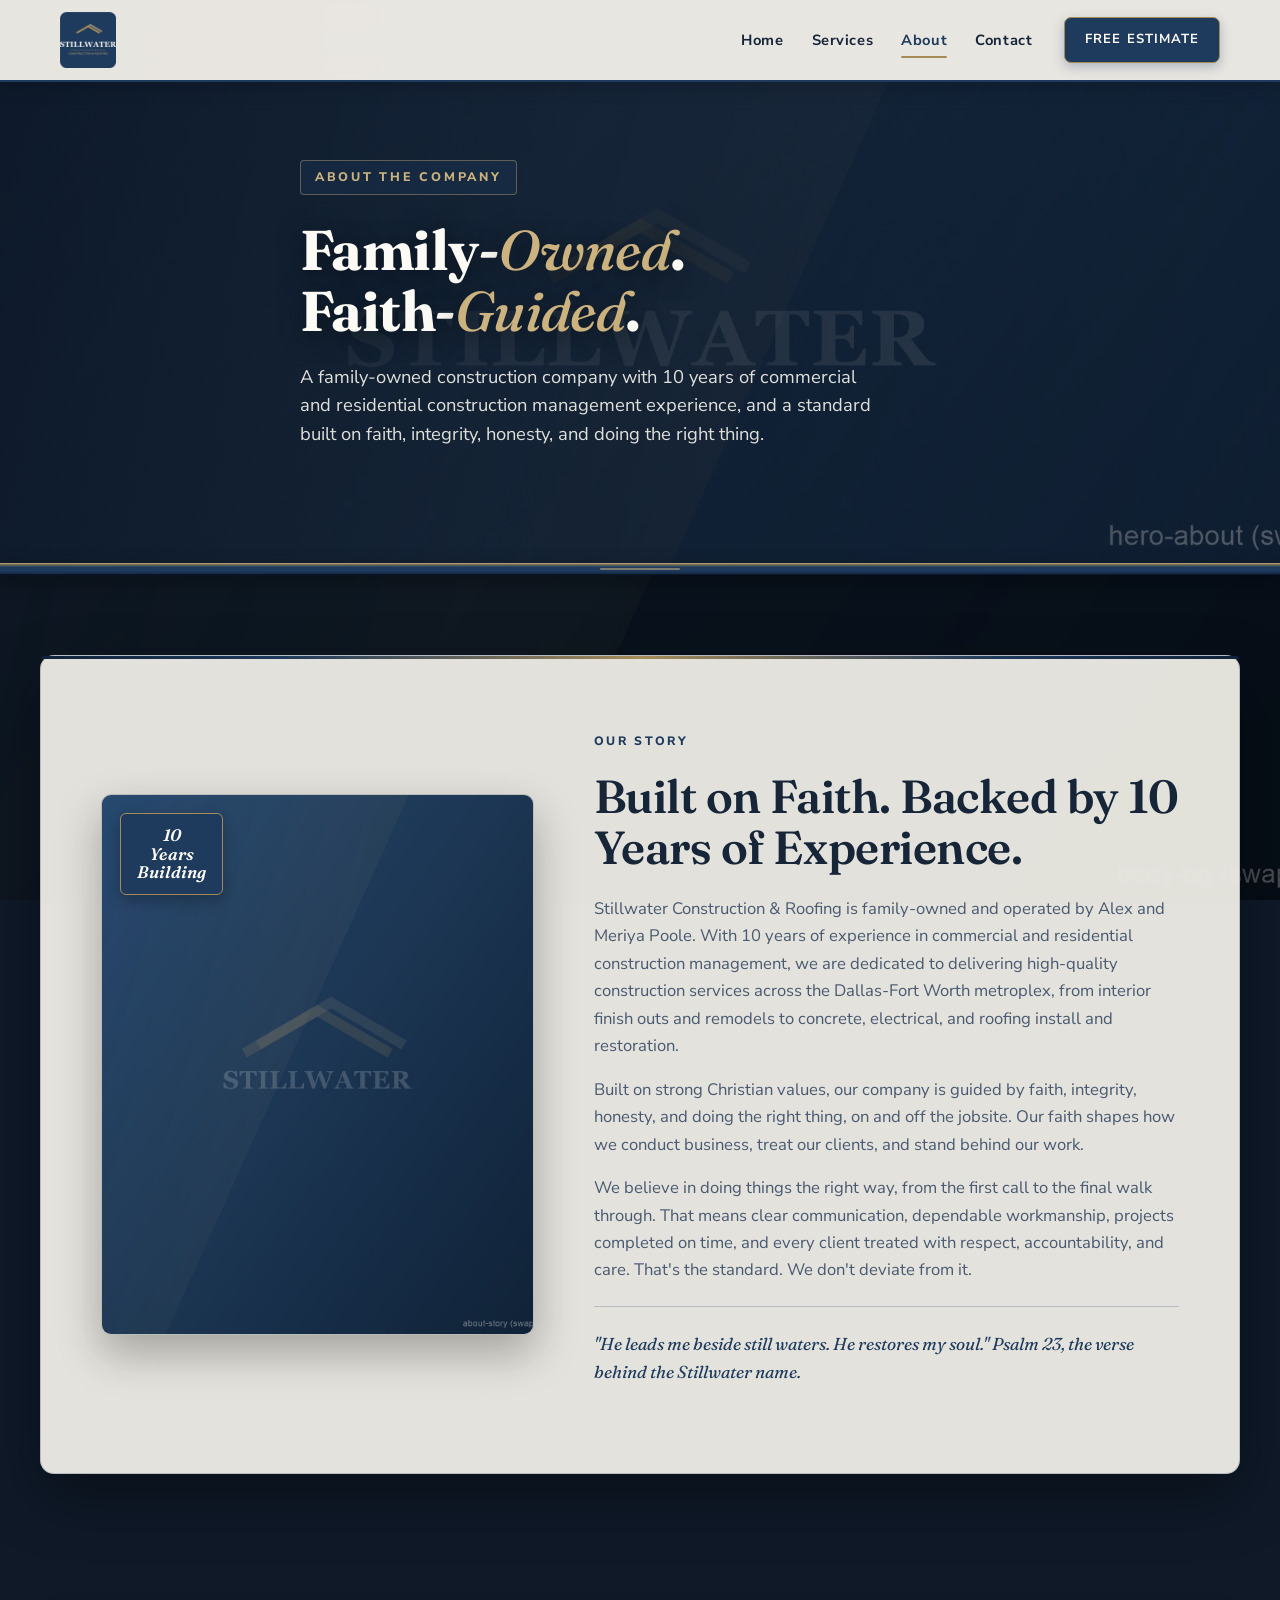
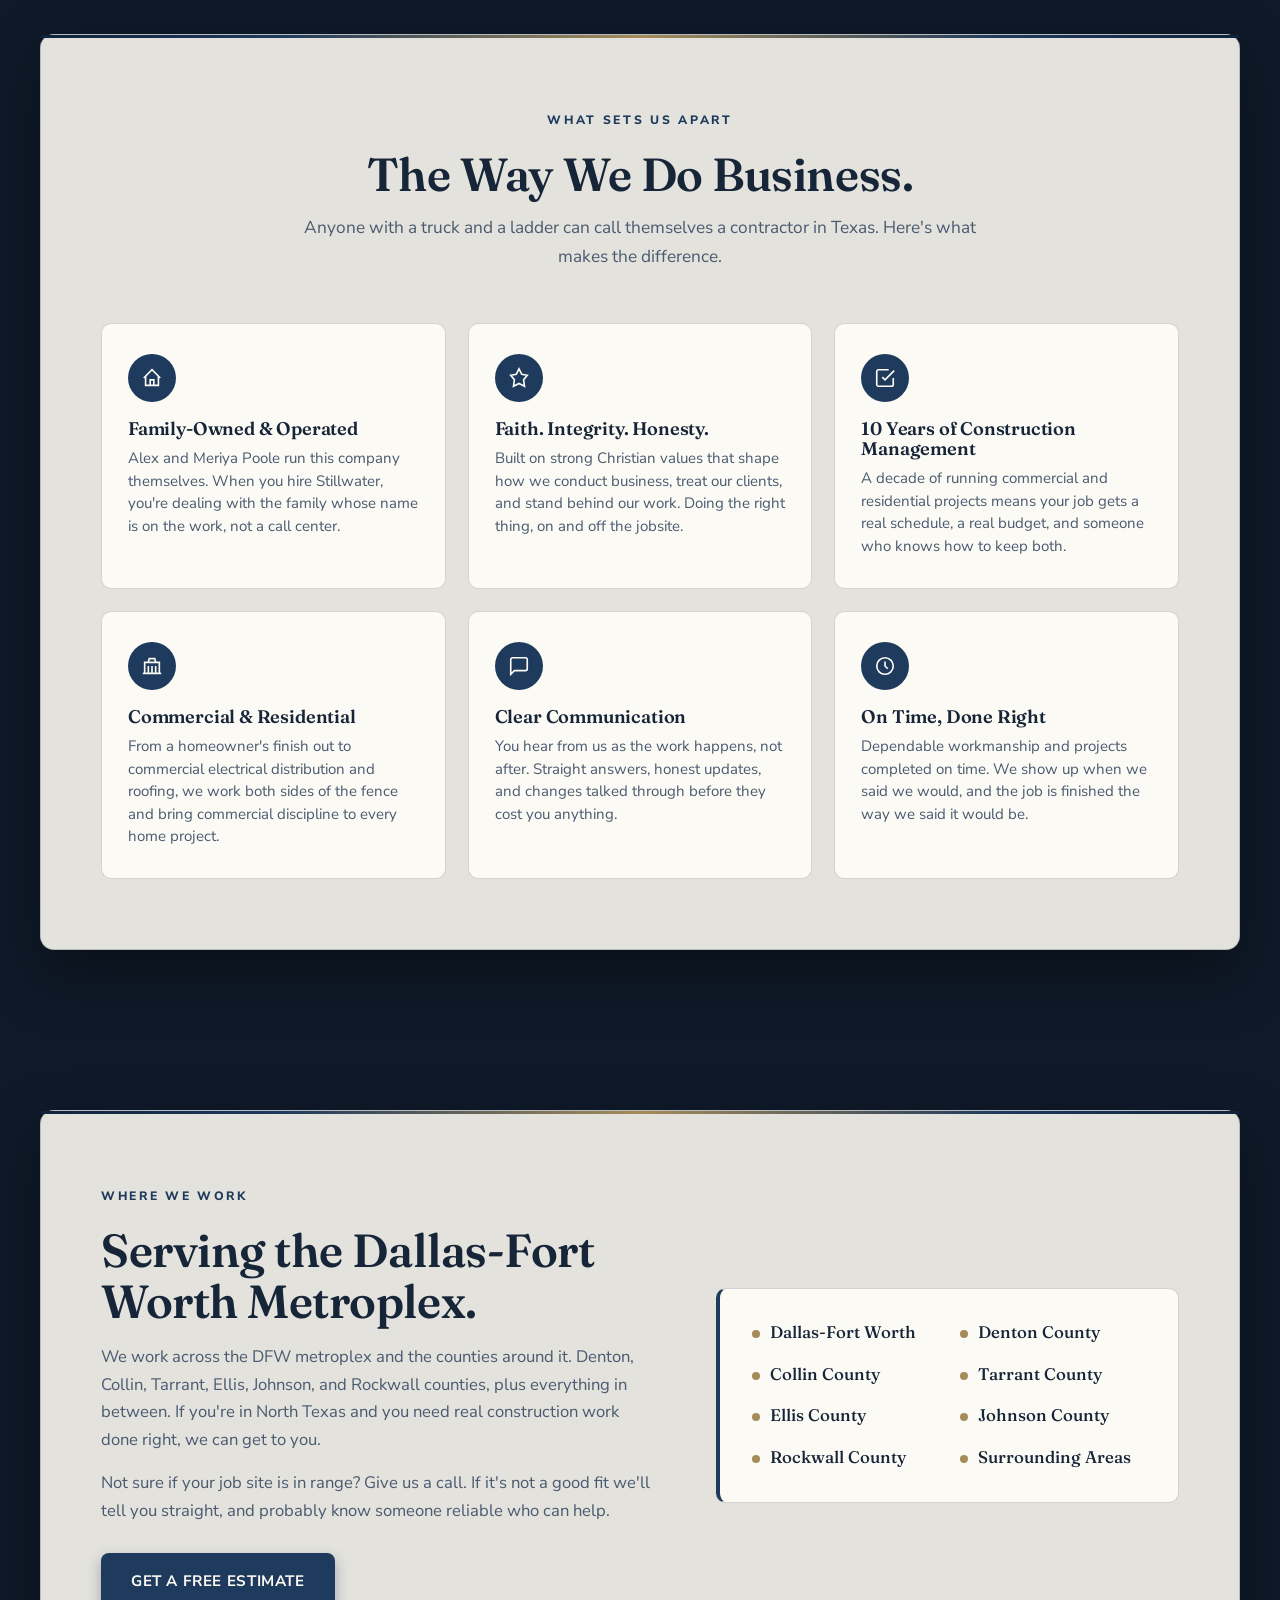
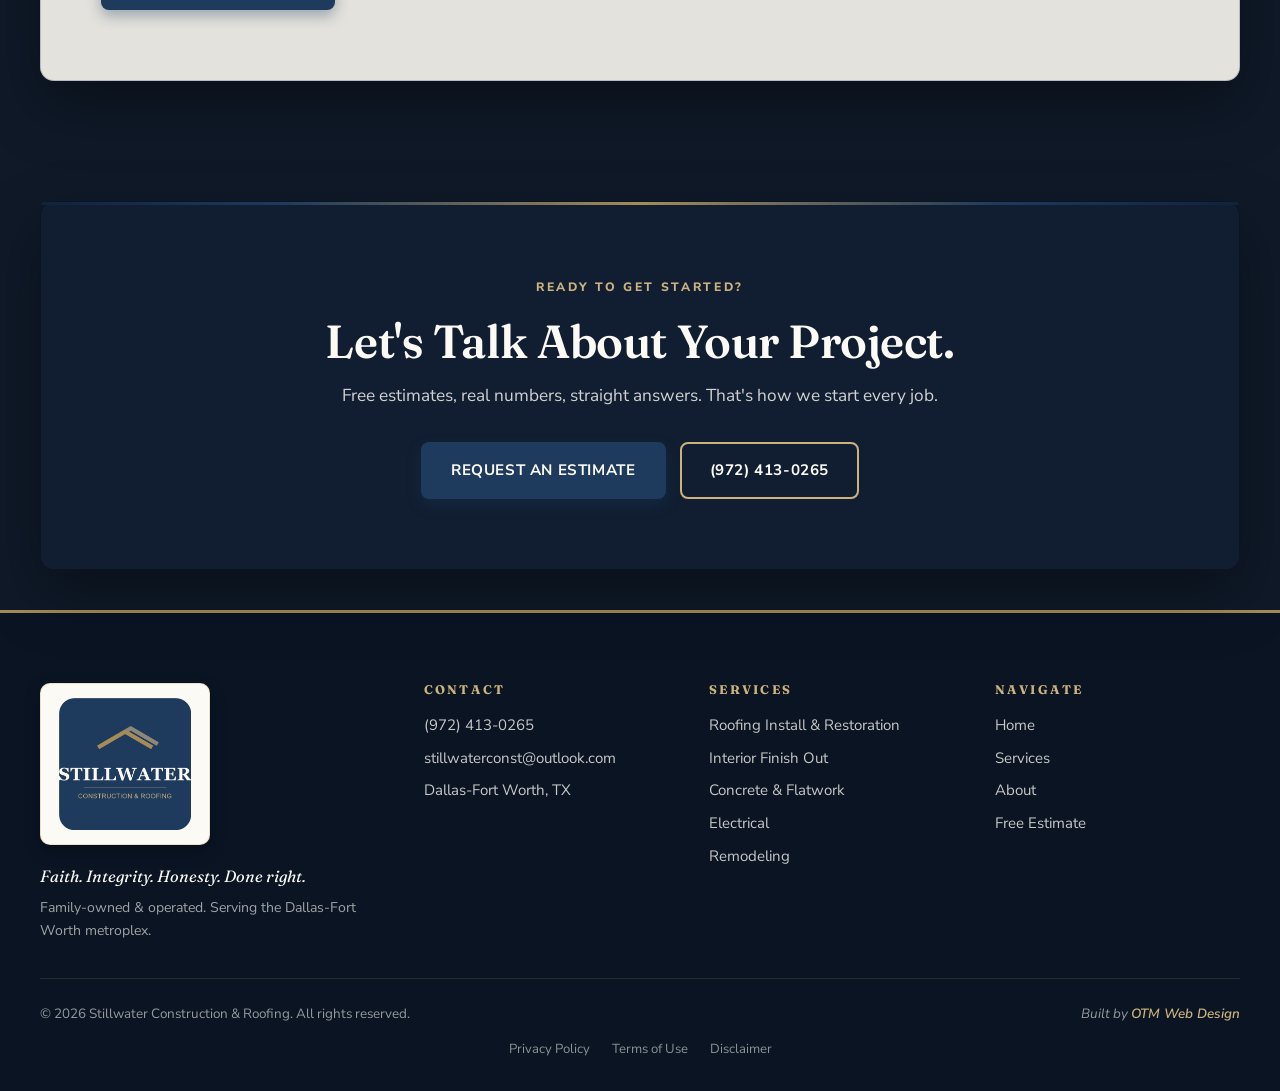
==== about.html @ d5bf2af4 "Stillwater Construction & Roofing demo site - navy/gold OTM build mirroring Cousin Charlie's structu" ====
<!DOCTYPE html>
<html lang="en">
<head>
  <meta charset="UTF-8" />
  <meta name="viewport" content="width=device-width, initial-scale=1.0" />
  <title>About | Stillwater Construction &amp; Roofing</title>
  <meta name="description" content="Family-owned and operated by Alex and Meriya Poole. 10 years of commercial and residential construction management experience, guided by faith, integrity, and honesty. Serving the Dallas-Fort Worth metroplex." />
  <link rel="icon" type="image/png" href="assets/favicon.png" />
  <link rel="canonical" href="https://one-true-mission.github.io/stillwater-construction/about.html" />
  <link rel="preconnect" href="https://fonts.googleapis.com" />
  <link rel="preconnect" href="https://fonts.gstatic.com" crossorigin />
  <link href="https://fonts.googleapis.com/css2?family=Fraunces:opsz,wght@9..144,400;9..144,500;9..144,600;9..144,700&family=Nunito+Sans:wght@400;600;700;800&display=swap" rel="stylesheet" />

  <meta property="og:type" content="website" />
  <meta property="og:site_name" content="Stillwater Construction &amp; Roofing" />
  <meta property="og:title" content="About | Stillwater Construction &amp; Roofing" />
  <meta property="og:description" content="Family-owned and operated by Alex and Meriya Poole. 10 years of construction management experience, guided by faith, integrity, and honesty." />
  <meta property="og:url" content="https://one-true-mission.github.io/stillwater-construction/about.html" />
  <meta property="og:image" content="https://one-true-mission.github.io/stillwater-construction/assets/og-image.jpg" />
  <meta name="twitter:card" content="summary_large_image" />
  <meta name="twitter:title" content="About | Stillwater Construction &amp; Roofing" />
  <meta name="twitter:description" content="Family-owned DFW construction and roofing, guided by faith, integrity, and honesty." />
  <meta name="twitter:image" content="https://one-true-mission.github.io/stillwater-construction/assets/og-image.jpg" />

  <link rel="stylesheet" href="styles.css" />
</head>
<body data-page="about">

  <!-- NAV -->
  <nav class="nav">
    <div class="nav-inner">
      <a href="index.html" class="nav-logo-link" aria-label="Stillwater Construction &amp; Roofing Home">
        <img src="assets/logo.png" alt="Stillwater Construction &amp; Roofing" class="nav-logo" />
      </a>
      <ul class="nav-links">
        <li><a href="index.html">Home</a></li>
        <li><a href="services.html">Services</a></li>
        <li><a href="about.html">About</a></li>
        <li><a href="contact.html">Contact</a></li>
      </ul>
      <a href="contact.html" class="nav-cta">Free Estimate</a>
      <button class="hamburger" aria-label="Open menu">
        <span></span><span></span><span></span>
      </button>
    </div>
  </nav>

  <!-- PAGE HERO -->
  <header class="hero hero-sub-page">
    <div class="hero-bg" style="background-image: url('assets/hero-about.jpg');"></div>
    <div class="hero-overlay"></div>
    <div class="hero-content hero-content-narrow">
      <div class="hero-eyebrow">About the Company</div>
      <h1 class="hero-title hero-title-sub">Family-<em>Owned</em>.<br/>Faith-<em>Guided</em>.</h1>
      <p class="hero-sub">A family-owned construction company with 10 years of commercial and residential construction management experience, and a standard built on faith, integrity, honesty, and doing the right thing.</p>
    </div>
  </header>

  <!-- HERO DIVIDER -->
  <div class="hero-divider"></div>

  <!-- STORY -->
  <section class="section">
    <div class="container">
      <div class="intro-grid">
        <div class="intro-image">
          <img src="assets/about-story.jpg" alt="Stillwater Construction and Roofing at work" loading="lazy" />
          <div class="intro-badge">10<br/>Years<br/>Building</div>
        </div>
        <div class="intro-content">
          <div class="eyebrow">Our Story</div>
          <h2>Built on Faith. Backed by 10 Years of Experience.</h2>
          <p>Stillwater Construction &amp; Roofing is family-owned and operated by Alex and Meriya Poole. With 10 years of experience in commercial and residential construction management, we are dedicated to delivering high-quality construction services across the Dallas-Fort Worth metroplex, from interior finish outs and remodels to concrete, electrical, and roofing install and restoration.</p>
          <p>Built on strong Christian values, our company is guided by faith, integrity, honesty, and doing the right thing, on and off the jobsite. Our faith shapes how we conduct business, treat our clients, and stand behind our work.</p>
          <p>We believe in doing things the right way, from the first call to the final walk through. That means clear communication, dependable workmanship, projects completed on time, and every client treated with respect, accountability, and care. That's the standard. We don't deviate from it.</p>
          <p class="intro-meta">"He leads me beside still waters. He restores my soul." Psalm 23, the verse behind the Stillwater name.</p>
        </div>
      </div>
    </div>
  </section>

  <!-- CREDENTIALS GRID -->
  <section class="section">
    <div class="container">
      <div class="section-head">
        <div class="eyebrow">What Sets Us Apart</div>
        <h2>The Way We Do Business.</h2>
        <p class="section-sub">Anyone with a truck and a ladder can call themselves a contractor in Texas. Here's what makes the difference.</p>
      </div>

      <div class="creds-grid">
        <div class="cred-card">
          <div class="cred-icon">
            <svg viewBox="0 0 24 24" fill="none" stroke="currentColor" stroke-width="1.8"><path d="M3 12 12 3l9 9"/><path d="M5 10v10h14V10"/><path d="M10 20v-6h4v6"/></svg>
          </div>
          <h3>Family-Owned &amp; Operated</h3>
          <p>Alex and Meriya Poole run this company themselves. When you hire Stillwater, you're dealing with the family whose name is on the work, not a call center.</p>
        </div>

        <div class="cred-card">
          <div class="cred-icon">
            <svg viewBox="0 0 24 24" fill="none" stroke="currentColor" stroke-width="1.8"><path d="M12 2l3 6 6 1-4 5 1 7-6-3-6 3 1-7-4-5 6-1z"/></svg>
          </div>
          <h3>Faith. Integrity. Honesty.</h3>
          <p>Built on strong Christian values that shape how we conduct business, treat our clients, and stand behind our work. Doing the right thing, on and off the jobsite.</p>
        </div>

        <div class="cred-card">
          <div class="cred-icon">
            <svg viewBox="0 0 24 24" fill="none" stroke="currentColor" stroke-width="1.8"><path d="M9 11l3 3L22 4"/><path d="M21 12v7a2 2 0 01-2 2H5a2 2 0 01-2-2V5a2 2 0 012-2h11"/></svg>
          </div>
          <h3>10 Years of Construction Management</h3>
          <p>A decade of running commercial and residential projects means your job gets a real schedule, a real budget, and someone who knows how to keep both.</p>
        </div>

        <div class="cred-card">
          <div class="cred-icon">
            <svg viewBox="0 0 24 24" fill="none" stroke="currentColor" stroke-width="1.8"><path d="M2 20h20M4 20V8h16v12M8 20v-8M12 20v-8M16 20v-8M9 4h6l1 4H8z"/></svg>
          </div>
          <h3>Commercial &amp; Residential</h3>
          <p>From a homeowner's finish out to commercial electrical distribution and roofing, we work both sides of the fence and bring commercial discipline to every home project.</p>
        </div>

        <div class="cred-card">
          <div class="cred-icon">
            <svg viewBox="0 0 24 24" fill="none" stroke="currentColor" stroke-width="1.8"><path d="M21 15a2 2 0 01-2 2H7l-4 4V5a2 2 0 012-2h14a2 2 0 012 2z"/></svg>
          </div>
          <h3>Clear Communication</h3>
          <p>You hear from us as the work happens, not after. Straight answers, honest updates, and changes talked through before they cost you anything.</p>
        </div>

        <div class="cred-card">
          <div class="cred-icon">
            <svg viewBox="0 0 24 24" fill="none" stroke="currentColor" stroke-width="1.8"><circle cx="12" cy="12" r="9"/><path d="M12 7v5l3 3"/></svg>
          </div>
          <h3>On Time, Done Right</h3>
          <p>Dependable workmanship and projects completed on time. We show up when we said we would, and the job is finished the way we said it would be.</p>
        </div>
      </div>
    </div>
  </section>

  <!-- SERVICE AREA -->
  <section class="section">
    <div class="container">
      <div class="area-grid">
        <div class="area-content">
          <div class="eyebrow">Where We Work</div>
          <h2>Serving the Dallas-Fort Worth Metroplex.</h2>
          <p>We work across the DFW metroplex and the counties around it. Denton, Collin, Tarrant, Ellis, Johnson, and Rockwall counties, plus everything in between. If you're in North Texas and you need real construction work done right, we can get to you.</p>
          <p>Not sure if your job site is in range? Give us a call. If it's not a good fit we'll tell you straight, and probably know someone reliable who can help.</p>
          <a href="contact.html" class="btn btn-primary">Get a Free Estimate</a>
        </div>
        <div class="area-cities">
          <ul class="area-list">
            <li>Dallas-Fort Worth</li>
            <li>Denton County</li>
            <li>Collin County</li>
            <li>Tarrant County</li>
            <li>Ellis County</li>
            <li>Johnson County</li>
            <li>Rockwall County</li>
            <li>Surrounding Areas</li>
          </ul>
        </div>
      </div>
    </div>
  </section>

  <!-- CTA -->
  <section class="section section-cta">
    <div class="container container-deep">
      <div class="cta-block">
        <div class="eyebrow eyebrow-light">Ready to Get Started?</div>
        <h2 class="cta-title">Let's Talk About Your Project.</h2>
        <p class="cta-sub">Free estimates, real numbers, straight answers. That's how we start every job.</p>
        <div class="cta-buttons">
          <a href="contact.html" class="btn btn-primary">Request an Estimate</a>
          <a href="tel:9724130265" class="btn btn-outline">(972) 413-0265</a>
        </div>
      </div>
    </div>
  </section>

  <!-- FOOTER -->
  <footer class="section section-footer">
    <div class="container-darkest">
      <div class="footer-grid">
        <div class="footer-col footer-brand">
          <img src="assets/logo.png" alt="Stillwater Construction &amp; Roofing" class="footer-logo" />
          <p class="footer-tag">Faith. Integrity. Honesty. Done right.</p>
          <p class="footer-meta">Family-owned &amp; operated. Serving the Dallas-Fort Worth metroplex.</p>
        </div>
        <div class="footer-col">
          <h4>Contact</h4>
          <a href="tel:9724130265">(972) 413-0265</a>
          <a href="mailto:stillwaterconst@outlook.com">stillwaterconst@outlook.com</a>
          <span>Dallas-Fort Worth, TX</span>
        </div>
        <div class="footer-col">
          <h4>Services</h4>
          <a href="services.html">Roofing Install &amp; Restoration</a>
          <a href="services.html">Interior Finish Out</a>
          <a href="services.html">Concrete &amp; Flatwork</a>
          <a href="services.html">Electrical</a>
          <a href="services.html">Remodeling</a>
        </div>
        <div class="footer-col">
          <h4>Navigate</h4>
          <a href="index.html">Home</a>
          <a href="services.html">Services</a>
          <a href="about.html">About</a>
          <a href="contact.html">Free Estimate</a>
        </div>
      </div>
      <div class="footer-bottom">
        <span>&copy; <span id="year"></span> Stillwater Construction &amp; Roofing. All rights reserved.</span>
        <span class="footer-credit">Built by <a href="https://otm-designs.com" target="_blank" rel="noopener">OTM Web Design</a></span>
      </div>
      <div class="footer-legal-links">
        <a href="privacy-policy.html">Privacy Policy</a>
        <a href="terms.html">Terms of Use</a>
        <a href="disclaimer.html">Disclaimer</a>
      </div>
    </div>
  </footer>

  <script src="script.js"></script>
</body>
</html>
---- styles.css ----
/* =========================================================
   STILLWATER CONSTRUCTION & ROOFING
   Ivory floating frames over a locked dark navy background
   Multi-page build: home, services, about, contact, thank-you
   ========================================================= */

/* ---------- RESET ---------- */
*, *::before, *::after { box-sizing: border-box; }
html { scroll-behavior: smooth; }
body, h1, h2, h3, h4, p, ul, figure { margin: 0; padding: 0; }
ul { list-style: none; }
a { color: inherit; text-decoration: none; }
img { max-width: 100%; display: block; }
button { font: inherit; cursor: pointer; border: none; background: none; }

/* ---------- VARIABLES ---------- */
:root {
  /* ivory frame palette */
  --ivory: rgba(246, 243, 236, 0.92);
  --ivory-solid: #f6f3ec;
  --ivory-light: #fcfaf4;
  --ivory-deep: #e9e2d2;

  /* emphasis frames (deep navy) */
  --navy-frame: rgba(18, 32, 51, 0.93);
  --navy-frame-solid: #122033;
  --navy-deepest: rgba(11, 21, 35, 0.95);

  /* text */
  --ink: #172538;
  --ink-muted: #4a5a70;
  --ink-faint: rgba(23, 37, 56, 0.55);

  /* brand navy (matched to logo field) */
  --navy: #1e3a5c;
  --navy-mid: #2c507c;
  --navy-dark: #10233c;

  /* brand gold (matched to logo roofline) */
  --gold: #a58b58;
  --gold-pale: #cbb27e;
  --navy-glow: rgba(30, 58, 92, 0.22);

  /* lines */
  --line: rgba(23, 37, 56, 0.18);
  --line-strong: rgba(23, 37, 56, 0.35);
  --line-navy: rgba(30, 58, 92, 0.22);

  /* shadows */
  --shadow-soft: 0 4px 16px rgba(0, 0, 0, 0.18);
  --shadow-lift: 0 18px 44px rgba(0, 0, 0, 0.28);
  --shadow-frame: 0 24px 60px rgba(0, 0, 0, 0.35);
  --shadow-navy: 0 18px 40px rgba(30, 58, 92, 0.28);

  /* layout */
  --max-width: 1240px;
  --gutter: 40px;
  --radius: 14px;
  --radius-sm: 10px;
}

/* ---------- BASE ---------- */
body {
  font-family: 'Nunito Sans', system-ui, sans-serif;
  font-size: 16.5px;
  line-height: 1.65;
  color: var(--ink);
  background: #0f1928;
  overflow-x: hidden;
}

/* locked body background */
body::before {
  content: '';
  position: fixed;
  inset: 0;
  background: url('assets/body-bg.jpg') center/cover no-repeat;
  filter: brightness(0.62);
  z-index: -1;
}

/* ---------- TYPOGRAPHY ---------- */
h1, h2, h3, h4 {
  font-family: 'Fraunces', Georgia, serif;
  font-weight: 600;
  line-height: 1.1;
  color: var(--ink);
  letter-spacing: -0.01em;
}
h1 { font-size: clamp(2.4rem, 5.4vw, 4rem); font-weight: 700; }
h2 { font-size: clamp(1.9rem, 3.8vw, 2.9rem); }
h3 { font-size: 1.25rem; }
h4 { font-size: 0.95rem; font-weight: 700; letter-spacing: 0.04em; text-transform: uppercase; }
p { color: var(--ink-muted); }

.eyebrow {
  display: inline-block;
  font-size: 0.76rem;
  font-weight: 800;
  text-transform: uppercase;
  letter-spacing: 0.22em;
  color: var(--navy);
  margin-bottom: 1.2rem;
}
.eyebrow-light {
  color: var(--gold-pale);
}

/* ---------- BUTTONS ---------- */
.btn {
  display: inline-flex;
  align-items: center;
  justify-content: center;
  padding: 14px 28px;
  border-radius: 8px;
  font-weight: 700;
  font-size: 0.95rem;
  letter-spacing: 0.04em;
  text-transform: uppercase;
  transition: transform 0.18s ease, box-shadow 0.18s ease, background 0.18s ease, color 0.18s ease, border-color 0.18s ease;
  cursor: pointer;
  border: 2px solid transparent;
}
.btn-primary {
  background: var(--navy);
  color: var(--ivory-light);
  box-shadow: 0 6px 14px rgba(30, 58, 92, 0.35);
}
.btn-primary:hover {
  background: var(--navy-mid);
  transform: translateY(-2px);
  box-shadow: 0 10px 22px rgba(30, 58, 92, 0.45);
}
.btn-ghost {
  background: var(--ivory-light);
  color: var(--navy);
  border-color: var(--ivory-light);
  box-shadow: 0 6px 14px rgba(0, 0, 0, 0.25);
}
.btn-ghost:hover {
  background: var(--ivory-solid);
  border-color: var(--ivory-solid);
  transform: translateY(-2px);
  box-shadow: 0 10px 22px rgba(0, 0, 0, 0.32);
}
.btn-outline {
  background: transparent;
  color: var(--ivory-light);
  border-color: var(--gold-pale);
}
.btn-outline:hover {
  background: var(--gold-pale);
  color: var(--ink);
}
.btn-outline-dark {
  background: transparent;
  color: var(--navy);
  border-color: var(--navy);
}
.btn-outline-dark:hover {
  background: var(--navy);
  color: var(--ivory-light);
  transform: translateY(-2px);
}
.btn-full { width: 100%; }

/* ---------- LAYOUT / FRAMES ---------- */
.section {
  padding: 80px var(--gutter);
}
.container {
  position: relative;
  max-width: var(--max-width);
  margin: 0 auto;
  background: var(--ivory);
  border-radius: var(--radius);
  padding: 70px 60px;
  box-shadow: var(--shadow-frame);
  border: 1px solid var(--line-navy);
  backdrop-filter: blur(2px);
}
/* premium navy-gold top accent for every frame */
.container::before {
  content: '';
  position: absolute;
  top: 0;
  left: 0;
  right: 0;
  height: 3px;
  background: linear-gradient(90deg,
    var(--navy-dark) 0%,
    var(--navy) 20%,
    var(--gold) 50%,
    var(--navy) 80%,
    var(--navy-dark) 100%);
  border-radius: var(--radius) var(--radius) 0 0;
  z-index: 1;
}
.container-deep {
  background: var(--navy-frame);
  color: var(--ivory-light);
  border-color: rgba(0, 0, 0, 0.3);
}
.container-deep h2, .container-deep h3 { color: var(--ivory-light); }
.container-deep p { color: rgba(252, 250, 244, 0.82); }

.container-darkest {
  background: var(--navy-deepest);
  color: var(--ivory-light);
}

/* ---------- HERO TRANSITION DIVIDER ---------- */
/* Premium navy seam between hero and first content section on sub-pages */
.hero-divider {
  position: relative;
  height: 12px;
  background: linear-gradient(180deg,
    var(--gold) 0%,
    var(--navy) 35%,
    var(--navy) 65%,
    var(--navy-dark) 100%);
  box-shadow:
    inset 0 1px 0 rgba(203, 178, 126, 0.5),
    inset 0 -1px 0 rgba(0, 0, 0, 0.4),
    0 6px 18px rgba(0, 0, 0, 0.35);
  z-index: 3;
}
.hero-divider::after {
  content: '';
  position: absolute;
  left: 50%;
  top: 50%;
  width: 80px;
  height: 2px;
  background: var(--gold-pale);
  transform: translate(-50%, -50%);
  opacity: 0.55;
  border-radius: 1px;
}

/* ---------- NAV ---------- */
.nav {
  position: fixed;
  top: 0; left: 0; right: 0;
  z-index: 100;
  background: rgba(246, 243, 236, 0.94);
  backdrop-filter: blur(14px);
  -webkit-backdrop-filter: blur(14px);
  border-bottom: 2px solid var(--navy);
  box-shadow: 0 4px 18px rgba(0, 0, 0, 0.18);
}
.nav-inner {
  max-width: var(--max-width);
  margin: 0 auto;
  padding: 12px var(--gutter);
  display: flex;
  align-items: center;
  gap: 32px;
}
.nav-logo-link {
  display: flex;
  align-items: center;
  line-height: 0;
}
.nav-logo {
  height: 56px;
  width: auto;
  display: block;
  transition: transform 0.18s ease;
}
.nav-logo-link:hover .nav-logo {
  transform: scale(1.03);
}

.nav-links {
  display: flex;
  gap: 28px;
  margin-left: auto;
}
.nav-links a {
  color: var(--ink);
  font-weight: 700;
  font-size: 0.92rem;
  letter-spacing: 0.04em;
  transition: color 0.18s ease;
  position: relative;
  padding: 4px 0;
}
.nav-links a:hover { color: var(--navy); }
.nav-links a.is-active {
  color: var(--navy);
}
.nav-links a.is-active::after {
  content: '';
  position: absolute;
  left: 0; right: 0;
  bottom: -4px;
  height: 2px;
  background: var(--gold);
  border-radius: 2px;
}

.nav-cta {
  background: var(--navy);
  color: var(--ivory-light);
  padding: 11px 20px;
  border-radius: 7px;
  font-weight: 700;
  font-size: 0.82rem;
  letter-spacing: 0.08em;
  text-transform: uppercase;
  transition: background 0.18s ease, transform 0.18s ease, box-shadow 0.18s ease;
  border: 1px solid var(--gold);
  box-shadow: 0 4px 12px rgba(30, 58, 92, 0.28);
}
.nav-cta:hover {
  background: var(--navy-mid);
  transform: translateY(-1px);
  box-shadow: 0 6px 16px rgba(30, 58, 92, 0.4);
}

.hamburger {
  display: none;
  width: 32px;
  height: 32px;
  flex-direction: column;
  justify-content: center;
  gap: 5px;
  margin-left: auto;
}
.hamburger span {
  display: block;
  width: 24px;
  height: 2px;
  background: var(--ink);
  margin: 0 auto;
  transition: transform 0.2s ease, opacity 0.2s ease;
}
.hamburger.is-open span:nth-child(1) { transform: translateY(7px) rotate(45deg); }
.hamburger.is-open span:nth-child(2) { opacity: 0; }
.hamburger.is-open span:nth-child(3) { transform: translateY(-7px) rotate(-45deg); }

/* ---------- HERO (full-bleed exception) ---------- */
.hero {
  position: relative;
  min-height: 92vh;
  display: flex;
  align-items: center;
  padding: 140px var(--gutter) 80px;
  overflow: hidden;
}
.hero-sub-page {
  min-height: 60vh;
  padding: 160px var(--gutter) 80px;
}
.hero-bg {
  position: absolute;
  inset: 0;
  background-size: cover;
  background-position: center;
  z-index: 0;
}
.hero-overlay {
  position: absolute;
  inset: 0;
  background: linear-gradient(
    105deg,
    rgba(10, 19, 32, 0.88) 0%,
    rgba(10, 19, 32, 0.62) 45%,
    rgba(10, 19, 32, 0.35) 100%
  );
  z-index: 1;
}
.hero-content {
  position: relative;
  z-index: 2;
  max-width: 720px;
  width: 100%;
  margin: 0 auto;
  align-self: center;
}
.hero-content-narrow {
  max-width: 680px;
}
.hero-eyebrow {
  display: inline-block;
  font-size: 0.78rem;
  font-weight: 800;
  letter-spacing: 0.22em;
  text-transform: uppercase;
  color: var(--gold-pale);
  margin-bottom: 1.5rem;
  padding: 6px 14px;
  background: rgba(30, 58, 92, 0.35);
  border: 1px solid rgba(203, 178, 126, 0.4);
  border-radius: 4px;
}
.hero-title {
  color: var(--ivory-light);
  margin-bottom: 1.3rem;
  text-shadow: 0 4px 24px rgba(0, 0, 0, 0.5);
}
.hero-title-sub {
  font-size: clamp(2.2rem, 4.8vw, 3.5rem);
}
.hero-title em {
  font-style: italic;
  color: var(--gold-pale);
  font-weight: 500;
}
.hero-sub {
  color: rgba(252, 250, 244, 0.88);
  font-size: 1.15rem;
  line-height: 1.55;
  max-width: 580px;
  margin-bottom: 2.2rem;
}
.hero-ctas {
  display: flex;
  gap: 14px;
  flex-wrap: wrap;
}

/* ---------- MARQUEE (FULL-BLEED) ---------- */
.section-marquee {
  padding: 0;
  margin-top: -36px;
  position: relative;
  z-index: 3;
}
.section-marquee .container-deep {
  max-width: none;
  margin: 0;
  border-radius: 0;
  box-shadow: 0 6px 18px rgba(0, 0, 0, 0.35);
  border: none;
  border-top: 3px solid var(--gold);
  border-bottom: 3px solid var(--gold);
  padding: 0;
  overflow: hidden;
}
.section-marquee .container-deep::before { display: none; }
.marquee {
  overflow: hidden;
  padding: 18px 0;
  white-space: nowrap;
}
.marquee-track {
  display: inline-flex;
  align-items: center;
  gap: 28px;
  animation: marquee-scroll 38s linear infinite;
}
.marquee-item {
  font-family: 'Fraunces', serif;
  font-weight: 500;
  color: var(--ivory-light);
  font-size: 1rem;
  letter-spacing: 0.06em;
  text-transform: uppercase;
  flex-shrink: 0;
}
.marquee-dot {
  color: var(--gold-pale);
  font-size: 1.4rem;
  flex-shrink: 0;
}
@keyframes marquee-scroll {
  from { transform: translateX(0); }
  to { transform: translateX(-50%); }
}
.marquee:hover .marquee-track { animation-play-state: paused; }
@media (prefers-reduced-motion: reduce) {
  .marquee-track { animation: none; }
}

/* ---------- SECTION HEADS ---------- */
.section-head {
  text-align: center;
  max-width: 720px;
  margin: 0 auto 3.2rem;
}
.section-head h2 { margin-bottom: 0.9rem; }
.section-sub {
  font-size: 1.08rem;
  color: var(--ink-muted);
}

/* ---------- INTRO / ABOUT ---------- */
.intro-grid {
  display: grid;
  grid-template-columns: 0.85fr 1.15fr;
  gap: 60px;
  align-items: center;
}
.intro-image {
  position: relative;
  border-radius: var(--radius-sm);
  overflow: hidden;
  box-shadow: var(--shadow-lift);
  aspect-ratio: 4/5;
  background: var(--ivory-deep);
  border: 1px solid var(--line-navy);
}
.intro-image img {
  width: 100%;
  height: 100%;
  object-fit: cover;
}
.intro-badge {
  position: absolute;
  top: 18px;
  left: 18px;
  background: var(--navy);
  color: var(--ivory-light);
  font-family: 'Fraunces', serif;
  font-style: italic;
  font-weight: 600;
  font-size: 1.05rem;
  padding: 12px 16px;
  border-radius: 6px;
  line-height: 1.1;
  text-align: center;
  box-shadow: 0 6px 14px rgba(0, 0, 0, 0.25);
  border: 1px solid var(--gold);
}
.intro-content h2 { margin-bottom: 1.4rem; }
.intro-content p { margin-bottom: 1rem; font-size: 1.04rem; }
.intro-meta {
  font-style: italic;
  color: var(--navy);
  font-family: 'Fraunces', serif;
  margin-top: 1.4rem !important;
  padding-top: 1.4rem;
  border-top: 1px solid var(--line-navy);
  font-size: 1.08rem !important;
}
.intro-cta {
  margin-top: 1.5rem;
}

/* ---------- SERVICES GRID (premium hover) ---------- */
.services-grid {
  display: grid;
  grid-template-columns: repeat(3, 1fr);
  gap: 24px;
}
.service-card {
  position: relative;
  background: var(--ivory-light);
  border: 1px solid var(--line);
  border-radius: var(--radius-sm);
  padding: 32px 28px;
  overflow: hidden;
  transition: transform 0.25s cubic-bezier(0.4, 0, 0.2, 1),
              box-shadow 0.25s ease,
              border-color 0.25s ease,
              background 0.25s ease;
}
/* animated top accent on hover */
.service-card::before {
  content: '';
  position: absolute;
  top: 0;
  left: 0;
  right: 0;
  height: 3px;
  background: linear-gradient(90deg, var(--navy), var(--gold), var(--navy));
  transform: scaleX(0);
  transform-origin: left center;
  transition: transform 0.45s cubic-bezier(0.65, 0, 0.35, 1);
  z-index: 1;
}
/* soft navy glow corner */
.service-card::after {
  content: '';
  position: absolute;
  top: -40%;
  right: -40%;
  width: 200px;
  height: 200px;
  background: radial-gradient(circle, var(--navy-glow) 0%, transparent 70%);
  opacity: 0;
  transition: opacity 0.35s ease;
  pointer-events: none;
}
.service-card:hover {
  transform: translateY(-6px);
  box-shadow: var(--shadow-navy);
  border-color: var(--navy);
  background: #fdfbf3;
}
.service-card:hover::before {
  transform: scaleX(1);
}
.service-card:hover::after {
  opacity: 1;
}
.service-card:hover .service-icon {
  background: var(--navy-mid);
  transform: rotate(-6deg) scale(1.05);
}
.service-icon {
  display: inline-flex;
  align-items: center;
  justify-content: center;
  width: 52px;
  height: 52px;
  background: var(--navy);
  color: var(--ivory-light);
  border-radius: 10px;
  margin-bottom: 1.2rem;
  transition: background 0.25s ease, transform 0.35s cubic-bezier(0.4, 0, 0.2, 1);
  position: relative;
  z-index: 2;
}
.service-icon svg { width: 26px; height: 26px; }
.service-card h3 {
  font-size: 1.2rem;
  margin-bottom: 0.55rem;
  position: relative;
  z-index: 2;
}
.service-card p {
  font-size: 0.94rem;
  line-height: 1.55;
  position: relative;
  z-index: 2;
}

.services-cta {
  text-align: center;
  margin-top: 2.6rem;
}

/* ---------- CORE SERVICES (staggered rows with images) ---------- */
.additional-stack {
  display: flex;
  flex-direction: column;
  gap: 32px;
}
.additional-row {
  position: relative;
  display: grid;
  grid-template-columns: 1.05fr 1fr;
  background: var(--ivory-light);
  border: 1px solid var(--line);
  border-radius: var(--radius-sm);
  overflow: hidden;
  box-shadow: var(--shadow-soft);
  min-height: 320px;
  transition: transform 0.25s cubic-bezier(0.4, 0, 0.2, 1),
              box-shadow 0.25s ease,
              border-color 0.25s ease;
}
.additional-row::before {
  content: '';
  position: absolute;
  top: 0;
  left: 0;
  right: 0;
  height: 3px;
  background: linear-gradient(90deg, var(--navy), var(--gold), var(--navy));
  transform: scaleX(0);
  transform-origin: left center;
  transition: transform 0.5s cubic-bezier(0.65, 0, 0.35, 1);
  z-index: 3;
}
.additional-row:hover {
  transform: translateY(-4px);
  box-shadow: var(--shadow-navy);
  border-color: var(--navy);
}
.additional-row:hover::before {
  transform: scaleX(1);
}
.additional-row-reverse {
  grid-template-columns: 1fr 1.05fr;
}
.additional-image {
  position: relative;
  overflow: hidden;
  background: var(--ivory-deep);
}
.additional-image img {
  position: absolute;
  inset: 0;
  width: 100%;
  height: 100%;
  object-fit: cover;
  transition: transform 0.55s cubic-bezier(0.4, 0, 0.2, 1);
}
.additional-row:hover .additional-image img {
  transform: scale(1.05);
}
.additional-row-reverse .additional-image {
  order: 2;
}
.additional-text {
  padding: 38px 42px;
  display: flex;
  flex-direction: column;
  justify-content: center;
  position: relative;
}
.additional-text-tag {
  display: inline-flex;
  align-items: center;
  gap: 10px;
  font-size: 0.72rem;
  font-weight: 800;
  letter-spacing: 0.2em;
  text-transform: uppercase;
  color: var(--navy);
  margin-bottom: 0.7rem;
}
.additional-text-num {
  display: inline-flex;
  align-items: center;
  justify-content: center;
  font-family: 'Fraunces', serif;
  font-style: italic;
  font-weight: 600;
  font-size: 1rem;
  letter-spacing: 0;
  color: var(--ivory-light);
  background: var(--navy);
  width: 28px;
  height: 28px;
  border-radius: 50%;
  text-transform: none;
}
.additional-text h3 {
  font-size: 1.55rem;
  color: var(--ink);
  margin-bottom: 0.7rem;
  line-height: 1.15;
}
.additional-text p {
  font-size: 1rem;
  line-height: 1.6;
}
.additional-text-lead {
  font-size: 0.82rem;
  font-weight: 800;
  letter-spacing: 0.16em;
  text-transform: uppercase;
  color: var(--gold);
  margin-top: 0.9rem;
  display: inline-flex;
  align-items: center;
  gap: 8px;
}
.additional-text-lead::before {
  content: '';
  display: inline-block;
  width: 22px;
  height: 2px;
  background: var(--gold);
}

/* Compact extras row for the commercial card */
.extras-row {
  position: relative;
  display: grid;
  grid-template-columns: 0.9fr 1.1fr;
  background: var(--ivory-light);
  border: 1px solid var(--line);
  border-left: 4px solid var(--navy);
  border-radius: var(--radius-sm);
  overflow: hidden;
  box-shadow: var(--shadow-soft);
  min-height: 220px;
  margin-top: 32px;
  transition: transform 0.25s cubic-bezier(0.4, 0, 0.2, 1),
              box-shadow 0.25s ease;
}
.extras-row:hover {
  transform: translateY(-3px);
  box-shadow: var(--shadow-navy);
}
.extras-image {
  position: relative;
  overflow: hidden;
  background: var(--ivory-deep);
}
.extras-image img {
  position: absolute;
  inset: 0;
  width: 100%;
  height: 100%;
  object-fit: cover;
  transition: transform 0.55s cubic-bezier(0.4, 0, 0.2, 1);
}
.extras-row:hover .extras-image img {
  transform: scale(1.04);
}
.extras-text {
  padding: 30px 36px;
  display: flex;
  flex-direction: column;
  justify-content: center;
}
.extras-text-tag {
  display: inline-block;
  font-size: 0.7rem;
  font-weight: 800;
  letter-spacing: 0.2em;
  text-transform: uppercase;
  color: var(--navy);
  margin-bottom: 0.55rem;
}
.extras-text h3 {
  font-size: 1.3rem;
  color: var(--ink);
  margin-bottom: 0.55rem;
  line-height: 1.2;
}
.extras-text p {
  font-size: 0.95rem;
  line-height: 1.55;
}

/* Closing CTA line for services page */
.services-closing {
  margin-top: 3rem;
  text-align: center;
  padding: 30px 24px;
  border-top: 1px solid var(--line-navy);
}
.services-closing p {
  font-family: 'Fraunces', serif;
  font-style: italic;
  font-size: 1.25rem;
  color: var(--navy);
  margin-bottom: 1.2rem;
  line-height: 1.4;
}

/* ---------- CREDENTIALS GRID (about page, premium hover) ---------- */
.creds-grid {
  display: grid;
  grid-template-columns: repeat(3, 1fr);
  gap: 22px;
}
.cred-card {
  position: relative;
  background: var(--ivory-light);
  border: 1px solid var(--line);
  border-radius: var(--radius-sm);
  padding: 30px 26px;
  overflow: hidden;
  transition: transform 0.25s cubic-bezier(0.4, 0, 0.2, 1),
              box-shadow 0.25s ease,
              border-color 0.25s ease,
              background 0.25s ease;
}
.cred-card::before {
  content: '';
  position: absolute;
  top: 0;
  left: 0;
  right: 0;
  height: 3px;
  background: linear-gradient(90deg, var(--navy), var(--gold), var(--navy));
  transform: scaleX(0);
  transform-origin: left center;
  transition: transform 0.45s cubic-bezier(0.65, 0, 0.35, 1);
  z-index: 1;
}
.cred-card::after {
  content: '';
  position: absolute;
  bottom: -40%;
  left: -30%;
  width: 200px;
  height: 200px;
  background: radial-gradient(circle, var(--navy-glow) 0%, transparent 70%);
  opacity: 0;
  transition: opacity 0.35s ease;
  pointer-events: none;
}
.cred-card:hover {
  transform: translateY(-6px);
  box-shadow: var(--shadow-navy);
  border-color: var(--navy);
  background: #fdfbf3;
}
.cred-card:hover::before {
  transform: scaleX(1);
}
.cred-card:hover::after {
  opacity: 1;
}
.cred-card:hover .cred-icon {
  background: var(--navy-mid);
  transform: scale(1.08);
}
.cred-icon {
  display: inline-flex;
  align-items: center;
  justify-content: center;
  width: 48px;
  height: 48px;
  background: var(--navy);
  color: var(--ivory-light);
  border-radius: 50%;
  margin-bottom: 1.1rem;
  transition: background 0.25s ease, transform 0.35s cubic-bezier(0.4, 0, 0.2, 1);
  position: relative;
  z-index: 2;
}
.cred-icon svg { width: 22px; height: 22px; }
.cred-card h3 {
  font-size: 1.14rem;
  margin-bottom: 0.5rem;
  position: relative;
  z-index: 2;
}
.cred-card p {
  font-size: 0.94rem;
  line-height: 1.5;
  position: relative;
  z-index: 2;
}

/* ---------- PROCESS GRID (services page, premium hover) ---------- */
.process-grid {
  display: grid;
  grid-template-columns: repeat(5, 1fr);
  gap: 18px;
}
.process-card {
  position: relative;
  background: var(--ivory-light);
  border: 1px solid var(--line);
  border-radius: var(--radius-sm);
  padding: 28px 22px;
  overflow: hidden;
  transition: transform 0.25s cubic-bezier(0.4, 0, 0.2, 1),
              box-shadow 0.25s ease,
              border-color 0.25s ease;
}
.process-card::before {
  content: '';
  position: absolute;
  top: 0;
  left: 0;
  right: 0;
  height: 3px;
  background: linear-gradient(90deg, var(--navy), var(--gold), var(--navy));
  transform: scaleX(0);
  transform-origin: left center;
  transition: transform 0.45s cubic-bezier(0.65, 0, 0.35, 1);
  z-index: 1;
}
.process-card:hover {
  transform: translateY(-5px);
  box-shadow: var(--shadow-navy);
  border-color: var(--navy);
}
.process-card:hover::before {
  transform: scaleX(1);
}
.process-card:hover .process-num {
  color: var(--gold);
}
.process-num {
  font-family: 'Fraunces', serif;
  font-size: 2.2rem;
  font-weight: 600;
  color: var(--navy);
  line-height: 1;
  margin-bottom: 0.7rem;
  letter-spacing: -0.02em;
  transition: color 0.25s ease;
}
.process-card h3 {
  font-size: 1.08rem;
  margin-bottom: 0.5rem;
}
.process-card p {
  font-size: 0.9rem;
  line-height: 1.5;
}

/* ---------- RECENT WORK (home page) ---------- */
.work-grid {
  display: grid;
  grid-template-columns: 1fr 1fr;
  gap: 28px;
}
.work-item {
  position: relative;
  margin: 0;
  border-radius: var(--radius-sm);
  overflow: hidden;
  background: var(--ivory-light);
  border: 1px solid var(--line);
  box-shadow: var(--shadow-soft);
  transition: transform 0.25s cubic-bezier(0.4, 0, 0.2, 1),
              box-shadow 0.25s ease,
              border-color 0.25s ease;
}
.work-item::before {
  content: '';
  position: absolute;
  top: 0;
  left: 0;
  right: 0;
  height: 3px;
  background: linear-gradient(90deg, var(--navy), var(--gold), var(--navy));
  transform: scaleX(0);
  transform-origin: left center;
  transition: transform 0.5s cubic-bezier(0.65, 0, 0.35, 1);
  z-index: 3;
}
.work-item:hover {
  transform: translateY(-5px);
  box-shadow: var(--shadow-navy);
  border-color: var(--navy);
}
.work-item:hover::before {
  transform: scaleX(1);
}
.work-image-wrap {
  aspect-ratio: 4/3;
  overflow: hidden;
  background: var(--ivory-deep);
}
.work-image-wrap img {
  width: 100%;
  height: 100%;
  object-fit: cover;
  transition: transform 0.55s cubic-bezier(0.4, 0, 0.2, 1);
}
.work-item:hover .work-image-wrap img {
  transform: scale(1.06);
}
.work-caption {
  padding: 22px 26px 26px;
}
.work-tag {
  display: inline-block;
  font-size: 0.74rem;
  font-weight: 800;
  letter-spacing: 0.18em;
  text-transform: uppercase;
  color: var(--navy);
  margin-bottom: 0.5rem;
}
.work-desc {
  font-size: 0.96rem;
  color: var(--ink-muted);
  line-height: 1.55;
}

/* ---------- GALLERY CAROUSEL (home page, 3-up center stage) ---------- */
.carousel {
  position: relative;
  border-radius: var(--radius-sm);
  overflow: hidden;
  background: transparent;
  padding: 12px 0;
}
.carousel-track {
  display: flex;
  align-items: center;
  will-change: transform;
  transition: transform 0.6s cubic-bezier(0.65, 0, 0.35, 1);
}
.carousel-slide {
  flex: 0 0 auto;
  padding: 0 10px;
  transition: transform 0.5s ease, opacity 0.5s ease;
  opacity: 0.42;
  transform: scale(0.86);
}
.carousel-slide.is-center {
  opacity: 1;
  transform: scale(1);
}
.carousel-slide-inner {
  aspect-ratio: 4 / 3;
  border-radius: var(--radius-sm);
  overflow: hidden;
  background: var(--ivory-deep);
  box-shadow: var(--shadow-lift);
  border: 1px solid var(--line);
}
.carousel-slide.is-center .carousel-slide-inner {
  box-shadow: 0 24px 50px rgba(30, 58, 92, 0.32);
  border-color: var(--navy);
  border-width: 2px;
}
.carousel-slide img {
  width: 100%;
  height: 100%;
  object-fit: cover;
  display: block;
}
.carousel-btn {
  position: absolute;
  top: 50%;
  transform: translateY(-50%);
  width: 48px;
  height: 48px;
  background: rgba(16, 35, 60, 0.85);
  color: var(--ivory-light);
  border: 1px solid rgba(203, 178, 126, 0.4);
  border-radius: 50%;
  display: flex;
  align-items: center;
  justify-content: center;
  transition: background 0.18s ease, transform 0.18s ease, border-color 0.18s ease;
  backdrop-filter: blur(6px);
  z-index: 2;
}
.carousel-btn:hover {
  background: var(--navy);
  border-color: var(--gold-pale);
  transform: translateY(-50%) scale(1.08);
}
.carousel-btn svg { width: 22px; height: 22px; }
.carousel-prev { left: 12px; }
.carousel-next { right: 12px; }
.carousel-dots {
  display: flex;
  gap: 8px;
  padding: 20px 12px 4px;
  justify-content: center;
}
.carousel-dot {
  width: 9px;
  height: 9px;
  border-radius: 50%;
  background: var(--line-strong);
  transition: background 0.18s ease, transform 0.18s ease;
  cursor: pointer;
  border: none;
  padding: 0;
}
.carousel-dot.is-active {
  background: var(--navy);
  transform: scale(1.35);
}

/* ---------- SERVICE AREA (about page) ---------- */
.area-grid {
  display: grid;
  grid-template-columns: 1.2fr 1fr;
  gap: 60px;
  align-items: center;
}
.area-content h2 {
  margin-bottom: 1rem;
}
.area-content p {
  margin-bottom: 1rem;
  font-size: 1.04rem;
}
.area-content .btn {
  margin-top: 0.8rem;
}
.area-list {
  display: grid;
  grid-template-columns: 1fr 1fr;
  gap: 14px 22px;
  padding: 30px 32px;
  background: var(--ivory-light);
  border-radius: var(--radius-sm);
  border: 1px solid var(--line);
  border-left: 4px solid var(--navy);
}
.area-list li {
  font-family: 'Fraunces', serif;
  font-size: 1.05rem;
  font-weight: 500;
  color: var(--ink);
  padding-left: 18px;
  position: relative;
}
.area-list li::before {
  content: '';
  position: absolute;
  left: 0;
  top: 0.65em;
  width: 8px;
  height: 8px;
  background: var(--gold);
  border-radius: 50%;
}

/* ---------- STATS ---------- */
.section-stats .container-deep {
  padding: 50px 60px;
}
.stats-grid {
  display: grid;
  grid-template-columns: repeat(4, 1fr);
  gap: 30px;
}
.stat {
  text-align: center;
  padding: 0 10px;
  border-right: 1px solid rgba(203, 178, 126, 0.18);
}
.stat:last-child { border-right: none; }
.stat-num {
  font-family: 'Fraunces', serif;
  font-size: clamp(2.4rem, 4.4vw, 3.6rem);
  font-weight: 600;
  color: var(--gold-pale);
  line-height: 1;
  margin-bottom: 0.4rem;
  letter-spacing: -0.02em;
}
.stat-label {
  font-size: 0.82rem;
  font-weight: 800;
  letter-spacing: 0.18em;
  text-transform: uppercase;
  color: rgba(252, 250, 244, 0.78);
}

/* ---------- CTA ---------- */
.section-cta { padding-top: 40px; padding-bottom: 40px; }
.cta-block {
  text-align: center;
  max-width: 720px;
  margin: 0 auto;
}
.cta-title {
  color: var(--ivory-light);
  margin-bottom: 0.9rem;
}
.cta-sub {
  color: rgba(252, 250, 244, 0.85);
  font-size: 1.08rem;
  margin-bottom: 2rem;
}
.cta-buttons {
  display: flex;
  gap: 14px;
  justify-content: center;
  flex-wrap: wrap;
}

/* ---------- CONTACT ---------- */
.contact-grid {
  display: grid;
  grid-template-columns: 1.4fr 1fr;
  gap: 50px;
}
.contact-form {
  display: flex;
  flex-direction: column;
  gap: 18px;
}
.form-row {
  display: grid;
  grid-template-columns: 1fr 1fr;
  gap: 18px;
}
.form-field { display: flex; flex-direction: column; gap: 6px; }
.form-field label {
  font-size: 0.78rem;
  font-weight: 800;
  letter-spacing: 0.14em;
  text-transform: uppercase;
  color: var(--ink-muted);
}
.form-field input,
.form-field select,
.form-field textarea {
  font: inherit;
  font-size: 1rem;
  padding: 12px 14px;
  border: 1px solid var(--line-strong);
  border-radius: 8px;
  background: var(--ivory-light);
  color: var(--ink);
  transition: border-color 0.18s ease, box-shadow 0.18s ease;
  font-family: 'Nunito Sans', sans-serif;
}
.form-field input:focus,
.form-field select:focus,
.form-field textarea:focus {
  outline: none;
  border-color: var(--navy);
  box-shadow: 0 0 0 3px rgba(30, 58, 92, 0.18);
}
.form-field textarea { resize: vertical; min-height: 140px; }

.contact-sidebar {
  background: var(--navy-frame-solid);
  color: var(--ivory-light);
  border-radius: var(--radius-sm);
  padding: 36px 32px;
  display: flex;
  flex-direction: column;
  gap: 22px;
  border: 1px solid var(--line-navy);
  border-top: 3px solid var(--gold);
}
.contact-block { display: flex; flex-direction: column; gap: 4px; }
.contact-label {
  font-size: 0.72rem;
  font-weight: 800;
  letter-spacing: 0.2em;
  text-transform: uppercase;
  color: var(--gold-pale);
}
.contact-value {
  font-family: 'Fraunces', serif;
  font-size: 1.45rem;
  font-weight: 600;
  color: var(--ivory-light);
  line-height: 1.25;
  transition: color 0.18s ease;
}
a.contact-value:hover { color: var(--gold-pale); }
.contact-value-sm {
  font-family: 'Nunito Sans', sans-serif;
  font-size: 1rem;
  font-weight: 600;
}
.contact-note {
  display: block;
  font-size: 0.84rem;
  font-weight: 400;
  font-style: italic;
  color: rgba(252, 250, 244, 0.68);
  margin-top: 4px;
}
.contact-badge-block {
  margin-top: 8px;
  padding-top: 20px;
  border-top: 1px solid rgba(203, 178, 126, 0.2);
  display: flex;
  flex-wrap: wrap;
  gap: 10px;
}
.insured-badge {
  display: inline-block;
  background: var(--navy);
  color: var(--ivory-light);
  padding: 8px 16px;
  border-radius: 4px;
  font-size: 0.72rem;
  font-weight: 800;
  letter-spacing: 0.2em;
  text-transform: uppercase;
  border: 1px solid var(--gold);
}

/* ---------- LEGAL PAGES (Privacy, Terms, Disclaimer) ---------- */
.section-legal {
  padding-top: 140px;
}
.legal-block {
  max-width: 780px;
  margin: 0 auto;
}
.legal-block .eyebrow {
  margin-bottom: 0.8rem;
}
.legal-block h1 {
  font-size: clamp(2rem, 4vw, 2.8rem);
  margin-bottom: 0.5rem;
}
.legal-meta {
  font-size: 0.88rem;
  color: var(--ink-faint);
  font-style: italic;
  margin-bottom: 2.5rem;
  padding-bottom: 1.2rem;
  border-bottom: 1px solid var(--line);
}
.legal-block h2 {
  font-size: 1.5rem;
  margin-top: 2.4rem;
  margin-bottom: 0.8rem;
  color: var(--navy);
}
.legal-block h2:first-of-type {
  margin-top: 0;
}
.legal-block h3 {
  font-size: 1.1rem;
  margin-top: 1.6rem;
  margin-bottom: 0.6rem;
}
.legal-block p,
.legal-block ul,
.legal-block ol {
  font-size: 1rem;
  line-height: 1.7;
  margin-bottom: 1rem;
  color: var(--ink-muted);
}
.legal-block ul,
.legal-block ol {
  padding-left: 1.4rem;
}
.legal-block li {
  margin-bottom: 0.4rem;
}
.legal-block ul li {
  list-style: disc;
}
.legal-block ol li {
  list-style: decimal;
}
.legal-block strong {
  color: var(--ink);
  font-weight: 700;
}
.legal-block a {
  color: var(--navy);
  text-decoration: underline;
  text-underline-offset: 2px;
  transition: color 0.18s ease;
}
.legal-block a:hover {
  color: var(--gold);
}
.legal-callout {
  background: var(--ivory-deep);
  border-left: 4px solid var(--navy);
  padding: 18px 24px;
  border-radius: 6px;
  margin: 1.8rem 0;
  font-size: 0.96rem;
}
.legal-callout p:last-child {
  margin-bottom: 0;
}
.legal-toc {
  background: var(--ivory-light);
  border: 1px solid var(--line);
  border-radius: var(--radius-sm);
  padding: 22px 28px;
  margin-bottom: 2.5rem;
}
.legal-toc h3 {
  margin: 0 0 0.6rem;
  font-size: 0.78rem;
  font-weight: 800;
  letter-spacing: 0.18em;
  text-transform: uppercase;
  color: var(--navy);
}
.legal-toc ol {
  margin: 0;
  padding-left: 1.4rem;
  columns: 2;
  column-gap: 28px;
}
.legal-toc li {
  margin-bottom: 0.3rem;
  font-size: 0.92rem;
}
.legal-toc a {
  color: var(--ink);
  text-decoration: none;
}
.legal-toc a:hover {
  color: var(--navy);
  text-decoration: underline;
}

/* Form consent line */
.form-consent {
  font-size: 0.84rem;
  font-style: italic;
  color: var(--ink-faint);
  line-height: 1.5;
  margin-top: 4px;
  padding: 0 4px;
}
.form-consent a {
  color: var(--navy);
  text-decoration: underline;
}

/* Footer legal row */
.footer-legal-links {
  display: flex;
  gap: 22px;
  flex-wrap: wrap;
  justify-content: center;
  padding: 14px var(--gutter) 0;
  max-width: var(--max-width);
  margin: 0 auto;
}
.footer-legal-links a {
  color: rgba(252, 250, 244, 0.55);
  font-size: 0.82rem;
  transition: color 0.18s ease;
}
.footer-legal-links a:hover {
  color: var(--gold-pale);
}

@media (max-width: 700px) {
  .legal-toc ol {
    columns: 1;
  }
  .section-legal {
    padding-top: 120px;
  }
}

/* ---------- THANK YOU PAGE ---------- */
.section-thanks {
  min-height: 70vh;
  display: flex;
  align-items: center;
  padding-top: 140px;
}
.thanks-block {
  text-align: center;
  max-width: 640px;
  margin: 0 auto;
}
.thanks-logo {
  width: 140px;
  height: auto;
  margin: 0 auto 1.5rem;
}
.thanks-block h1 {
  margin-bottom: 1rem;
}
.thanks-block p {
  font-size: 1.1rem;
  margin-bottom: 2rem;
}
.thanks-cta {
  display: flex;
  gap: 14px;
  justify-content: center;
  flex-wrap: wrap;
}

/* ---------- FOOTER (FULL-BLEED) ---------- */
.section-footer {
  padding: 0;
}
.section-footer .container-darkest {
  max-width: none;
  margin: 0;
  border-radius: 0;
  box-shadow: none;
  border: none;
  border-top: 3px solid var(--gold);
  padding: 70px var(--gutter) 30px;
}
.footer-grid {
  display: grid;
  grid-template-columns: 1.4fr 1fr 1fr 1fr;
  gap: 40px;
  margin: 0 auto 36px;
  max-width: var(--max-width);
}
.footer-col h4 {
  color: var(--gold-pale);
  margin-bottom: 1rem;
  font-size: 0.78rem;
  letter-spacing: 0.18em;
}
.footer-col a, .footer-col span {
  display: block;
  color: rgba(252, 250, 244, 0.78);
  font-size: 0.94rem;
  margin-bottom: 8px;
  transition: color 0.18s ease;
}
.footer-col a:hover { color: var(--gold-pale); }

.footer-brand {
  display: flex;
  flex-direction: column;
}
.footer-logo {
  width: 170px;
  height: auto;
  margin-bottom: 1.1rem;
  padding: 14px 18px;
  background: var(--ivory-light);
  border-radius: 10px;
  box-shadow: 0 6px 16px rgba(0, 0, 0, 0.28);
  border: 1px solid rgba(203, 178, 126, 0.35);
  display: block;
}
.footer-tag {
  font-family: 'Fraunces', serif;
  font-style: italic;
  color: var(--ivory-light);
  font-size: 1.02rem;
  margin-bottom: 6px;
}
.footer-meta {
  font-size: 0.88rem;
  color: rgba(252, 250, 244, 0.62);
}

.footer-bottom {
  padding-top: 24px;
  border-top: 1px solid rgba(203, 178, 126, 0.15);
  display: flex;
  justify-content: space-between;
  align-items: center;
  font-size: 0.84rem;
  color: rgba(252, 250, 244, 0.58);
  flex-wrap: wrap;
  gap: 12px;
  max-width: var(--max-width);
  margin: 0 auto;
}
.footer-credit {
  font-style: italic;
}
.footer-credit a {
  color: var(--gold-pale);
  text-decoration: none;
  font-weight: 600;
  transition: color 0.18s ease, text-shadow 0.18s ease;
}
.footer-credit a:hover {
  color: var(--ivory-light);
  text-shadow: 0 0 12px rgba(203, 178, 126, 0.5);
}

/* ---------- RESPONSIVE ---------- */
@media (max-width: 1100px) {
  .container { padding: 60px 48px; }
  .intro-grid { gap: 44px; }
  .services-grid { grid-template-columns: repeat(2, 1fr); }
  .creds-grid { grid-template-columns: repeat(2, 1fr); }
  .process-grid { grid-template-columns: repeat(3, 1fr); }
  .footer-grid { grid-template-columns: 1.4fr 1fr 1fr; }
  .footer-col:last-child { grid-column: 1 / -1; display: grid; grid-template-columns: repeat(4, 1fr); gap: 6px; }
  .footer-col:last-child h4 { grid-column: 1 / -1; }
}

@media (max-width: 900px) {
  :root { --gutter: 30px; }
  .section { padding: 70px var(--gutter); }
  .section-marquee, .section-footer { padding: 0; }
  .section-footer .container-darkest { padding: 60px var(--gutter) 28px; }
  .container { padding: 50px 36px; }
  .nav-logo { height: 44px; }
  .nav-links { display: none; }
  .nav-cta { display: none; }
  .hamburger { display: flex; margin-left: auto; }
  .nav-links.is-open {
    display: flex;
    position: absolute;
    top: 100%;
    left: 0;
    right: 0;
    flex-direction: column;
    background: rgba(246, 243, 236, 0.98);
    padding: 24px var(--gutter);
    gap: 18px;
    border-bottom: 2px solid var(--navy);
    box-shadow: 0 6px 18px rgba(0, 0, 0, 0.2);
  }
  .hero { min-height: 80vh; padding-top: 120px; }
  .hero-sub-page { min-height: 50vh; padding-top: 140px; padding-bottom: 60px; }
  .intro-grid { grid-template-columns: 1fr; gap: 36px; }
  .intro-image { max-width: 360px; }
  .area-grid { grid-template-columns: 1fr; gap: 32px; }
  .area-list { grid-template-columns: 1fr 1fr; }
  .stats-grid { grid-template-columns: repeat(2, 1fr); gap: 36px; }
  .stat { border-right: none; }
  .stat:nth-child(odd) { border-right: 1px solid rgba(203, 178, 126, 0.18); }
  .contact-grid { grid-template-columns: 1fr; gap: 32px; }
  .work-grid { grid-template-columns: 1fr; gap: 22px; }
  .process-grid { grid-template-columns: repeat(2, 1fr); }
  .footer-grid { grid-template-columns: 1fr 1fr; }
  .footer-col:last-child { grid-column: auto; display: block; }

  /* service stack on mobile: image always on top */
  .additional-row,
  .additional-row-reverse {
    grid-template-columns: 1fr;
    min-height: auto;
  }
  .additional-row .additional-image,
  .additional-row-reverse .additional-image {
    order: 1;
  }
  .additional-row .additional-text,
  .additional-row-reverse .additional-text {
    order: 2;
  }
  .additional-image {
    aspect-ratio: 16/10;
    min-height: 220px;
  }
  .additional-text {
    padding: 28px 32px 32px;
  }

  /* extras row stacks too */
  .extras-row {
    grid-template-columns: 1fr;
    min-height: auto;
  }
  .extras-image {
    aspect-ratio: 16/10;
    min-height: 180px;
  }
  .extras-text {
    padding: 24px 28px 28px;
  }
}

@media (max-width: 560px) {
  :root { --gutter: 24px; }
  .section { padding: 60px var(--gutter); }
  .section-marquee, .section-footer { padding: 0; }
  .section-footer .container-darkest { padding: 54px var(--gutter) 26px; }
  .container { padding: 36px 22px; border-radius: 12px; }
  .section-stats .container-deep { padding: 36px 22px; }
  .services-grid { grid-template-columns: 1fr; gap: 18px; }
  .creds-grid { grid-template-columns: 1fr; gap: 18px; }
  .process-grid { grid-template-columns: 1fr; gap: 16px; }
  .area-list { grid-template-columns: 1fr; }
  .service-card { padding: 26px 22px; }
  .hero { min-height: 78vh; }
  .hero-sub-page { min-height: 50vh; }
  .hero-content { padding: 0; }
  .form-row { grid-template-columns: 1fr; }
  .footer-grid { grid-template-columns: 1fr; gap: 28px; }
  .footer-bottom { flex-direction: column; align-items: flex-start; }
  .stats-grid { grid-template-columns: 1fr; gap: 28px; }
  .stat { border-right: none; }
  .stat:nth-child(odd) { border-right: none; }
  .stat { padding-bottom: 24px; border-bottom: 1px solid rgba(203, 178, 126, 0.18); }
  .stat:last-child { border-bottom: none; padding-bottom: 0; }
  .additional-text { padding: 24px 26px 28px; }
  .additional-text h3 { font-size: 1.3rem; }
  .extras-text { padding: 20px 22px 24px; }
  .extras-text h3 { font-size: 1.15rem; }
  .services-closing p { font-size: 1.08rem; }
  .carousel-btn { width: 40px; height: 40px; }
}
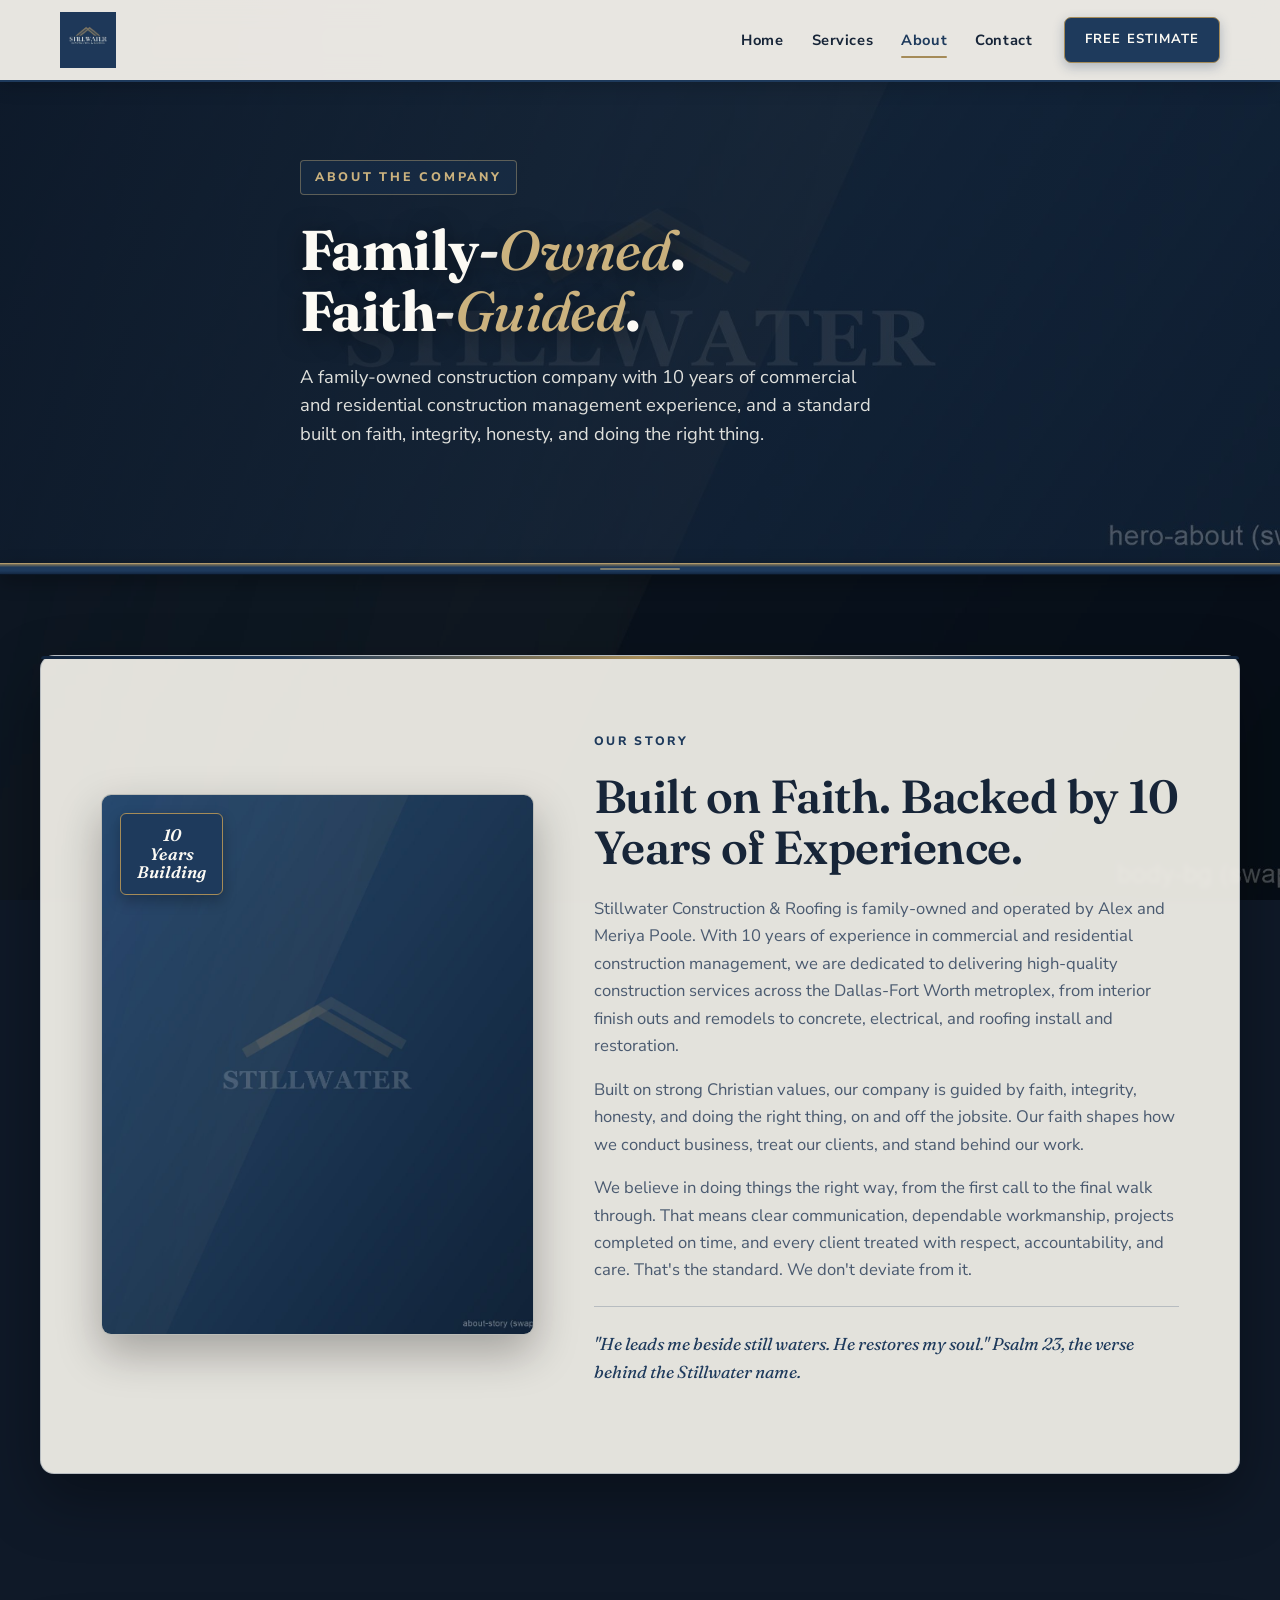
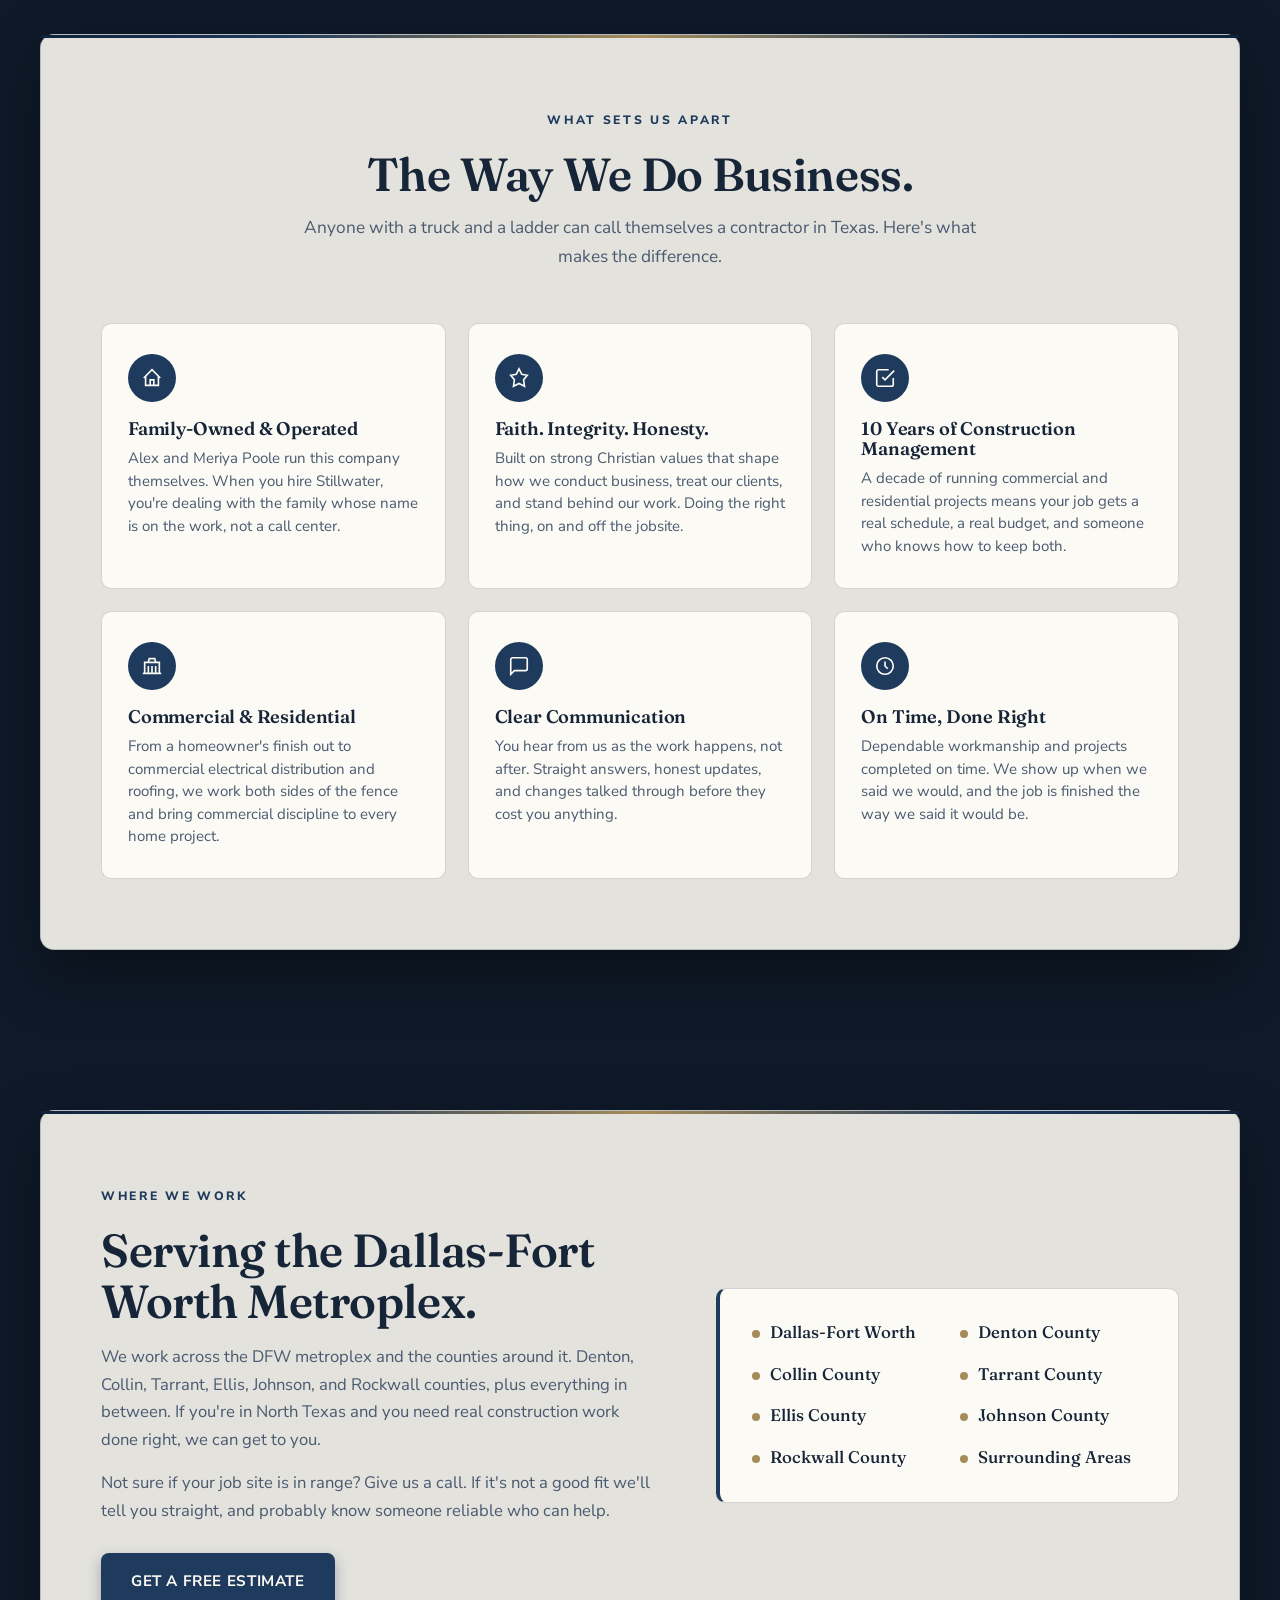
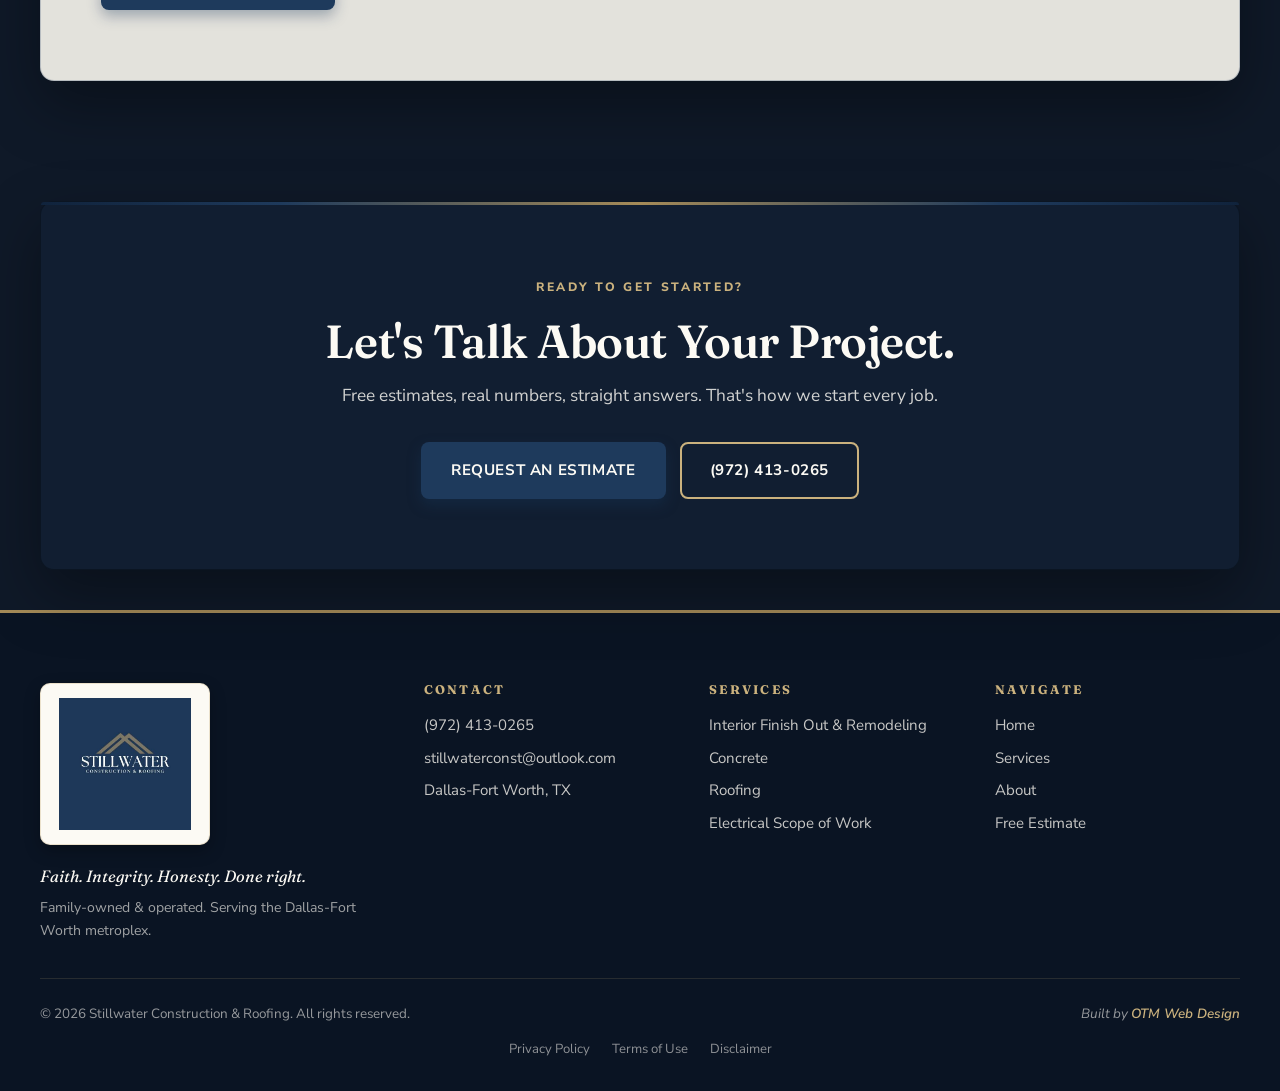
==== commit 19123e71: "Trim services to Stillwater's actual four with full scope lists; original copy throughout" ====
--- a/about.html
+++ b/about.html
@@ -199,11 +199,10 @@
         </div>
         <div class="footer-col">
           <h4>Services</h4>
-          <a href="services.html">Roofing Install &amp; Restoration</a>
-          <a href="services.html">Interior Finish Out</a>
-          <a href="services.html">Concrete &amp; Flatwork</a>
-          <a href="services.html">Electrical</a>
-          <a href="services.html">Remodeling</a>
+          <a href="services.html">Interior Finish Out &amp; Remodeling</a>
+          <a href="services.html">Concrete</a>
+          <a href="services.html">Roofing</a>
+          <a href="services.html">Electrical Scope of Work</a>
         </div>
         <div class="footer-col">
           <h4>Navigate</h4>
--- a/styles.css
+++ b/styles.css
@@ -632,6 +632,10 @@
   text-align: center;
   margin-top: 2.6rem;
 }
+/* 4-card variant: 2x2 so no orphan card at any width */
+.services-grid-4 {
+  grid-template-columns: repeat(2, 1fr);
+}
 
 /* ---------- CORE SERVICES (staggered rows with images) ---------- */
 .additional-stack {
@@ -739,6 +743,33 @@
 .additional-text p {
   font-size: 1rem;
   line-height: 1.6;
+}
+.additional-list {
+  display: grid;
+  grid-template-columns: 1fr 1fr;
+  gap: 8px 20px;
+  margin-top: 1rem;
+}
+.additional-list li {
+  font-size: 0.95rem;
+  font-weight: 600;
+  color: var(--ink-muted);
+  padding-left: 16px;
+  position: relative;
+  line-height: 1.45;
+}
+.additional-list li::before {
+  content: '';
+  position: absolute;
+  left: 0;
+  top: 0.55em;
+  width: 7px;
+  height: 7px;
+  background: var(--gold);
+  border-radius: 50%;
+}
+.additional-list--single {
+  grid-template-columns: 1fr;
 }
 .additional-text-lead {
   font-size: 0.82rem;
@@ -1743,6 +1774,7 @@
   .stat:last-child { border-bottom: none; padding-bottom: 0; }
   .additional-text { padding: 24px 26px 28px; }
   .additional-text h3 { font-size: 1.3rem; }
+  .additional-list { grid-template-columns: 1fr; }
   .extras-text { padding: 20px 22px 24px; }
   .extras-text h3 { font-size: 1.15rem; }
   .services-closing p { font-size: 1.08rem; }
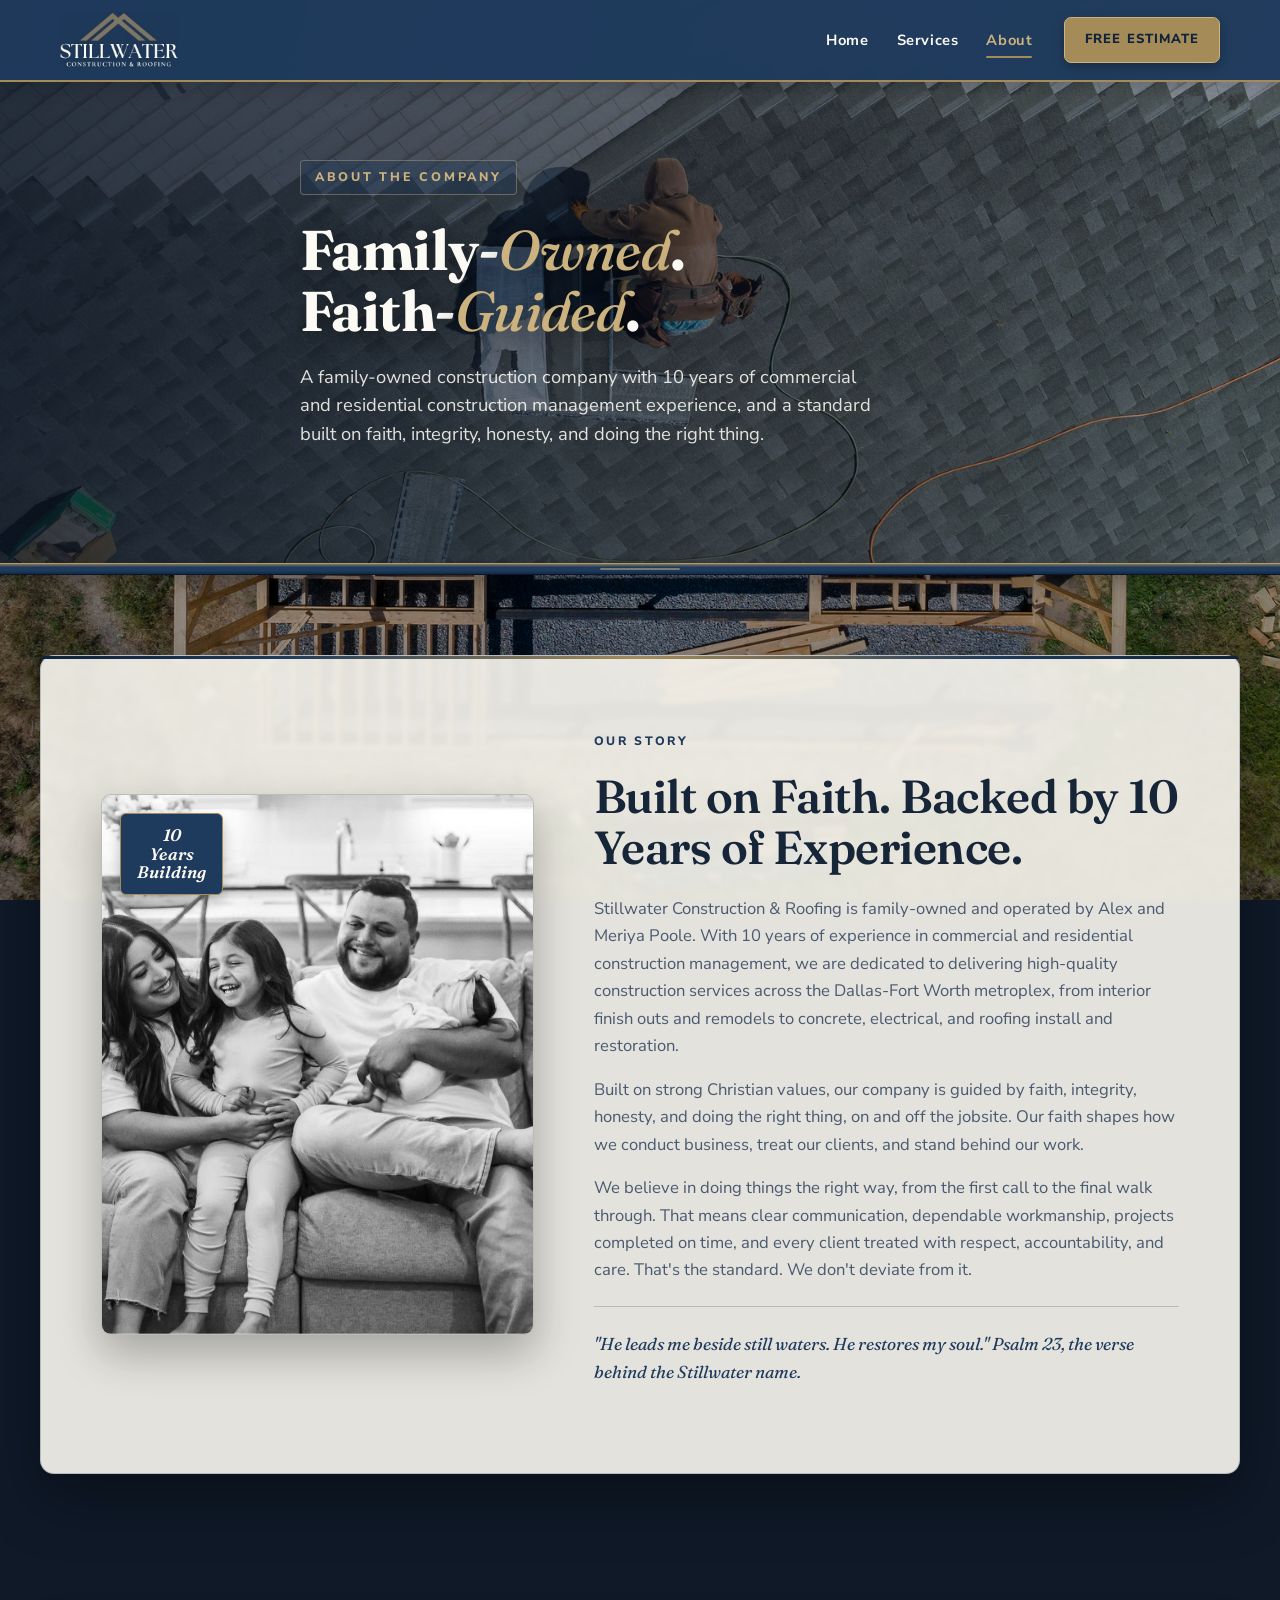
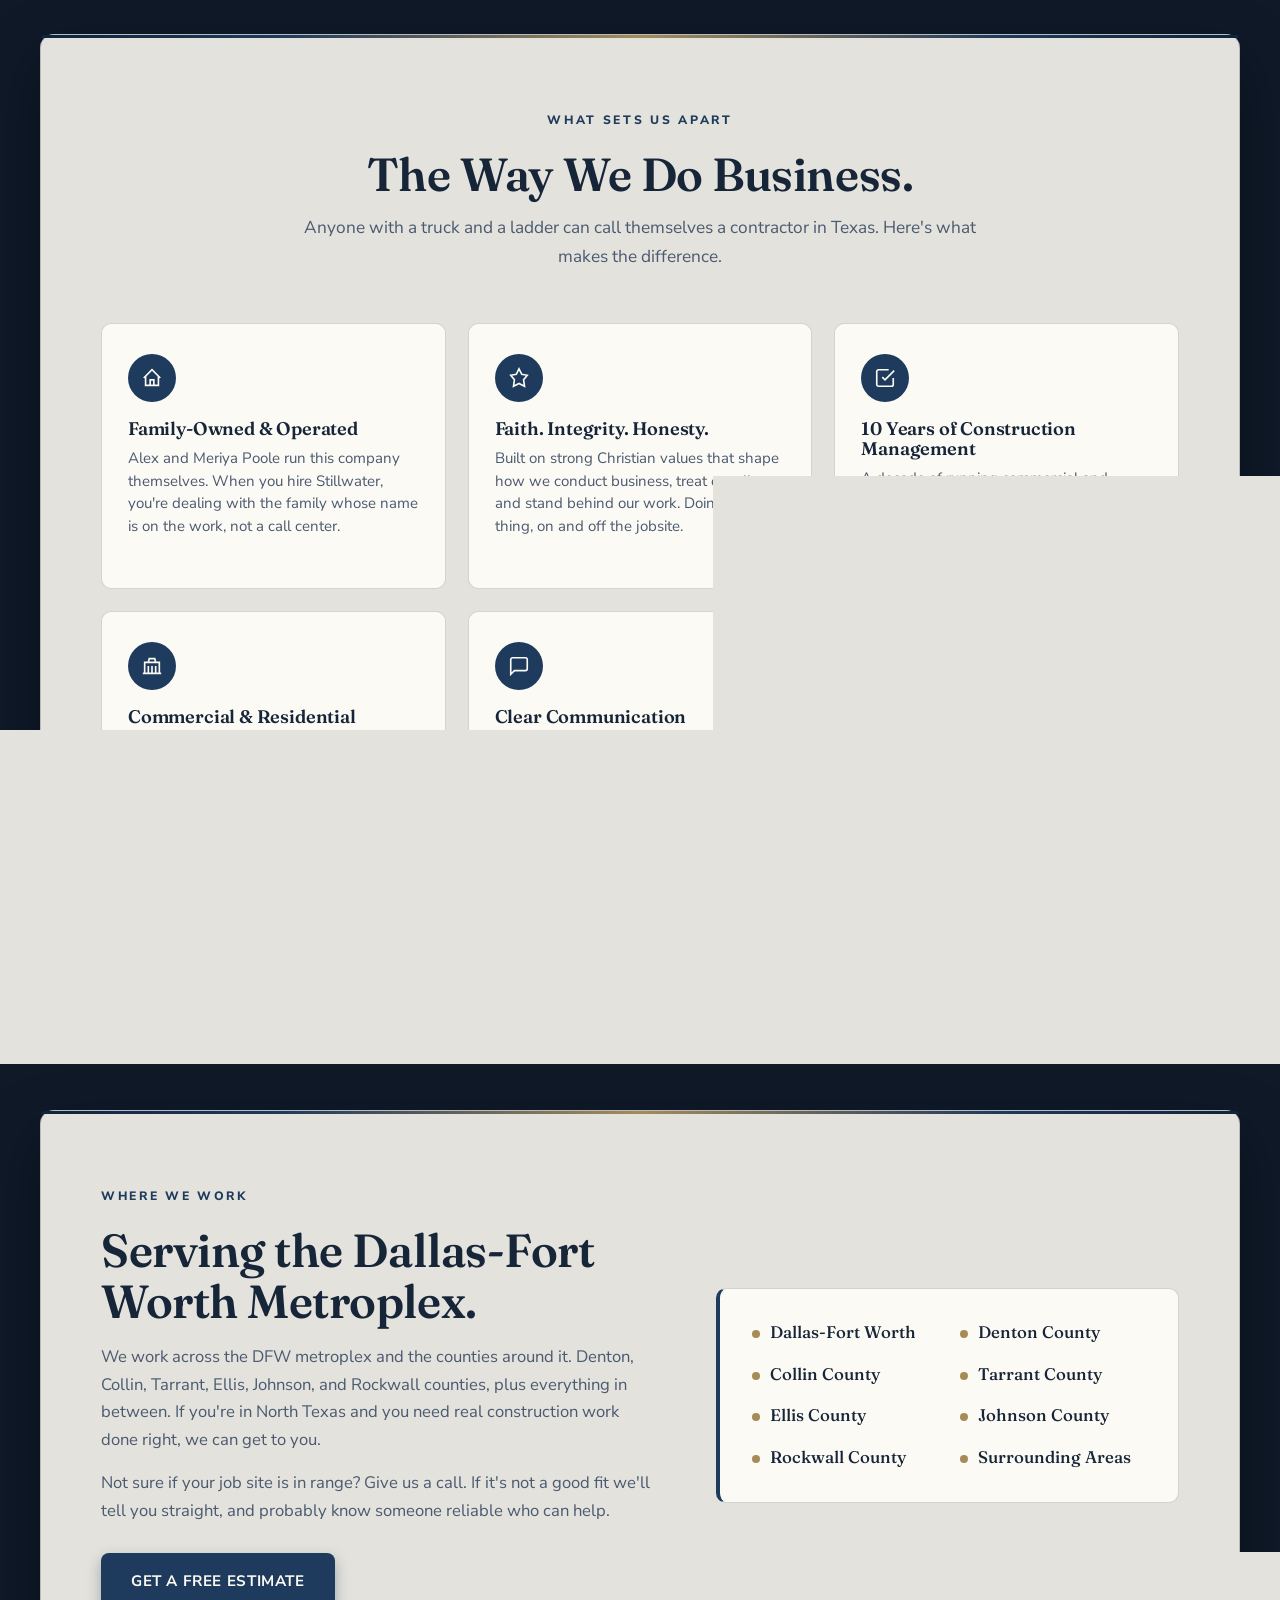
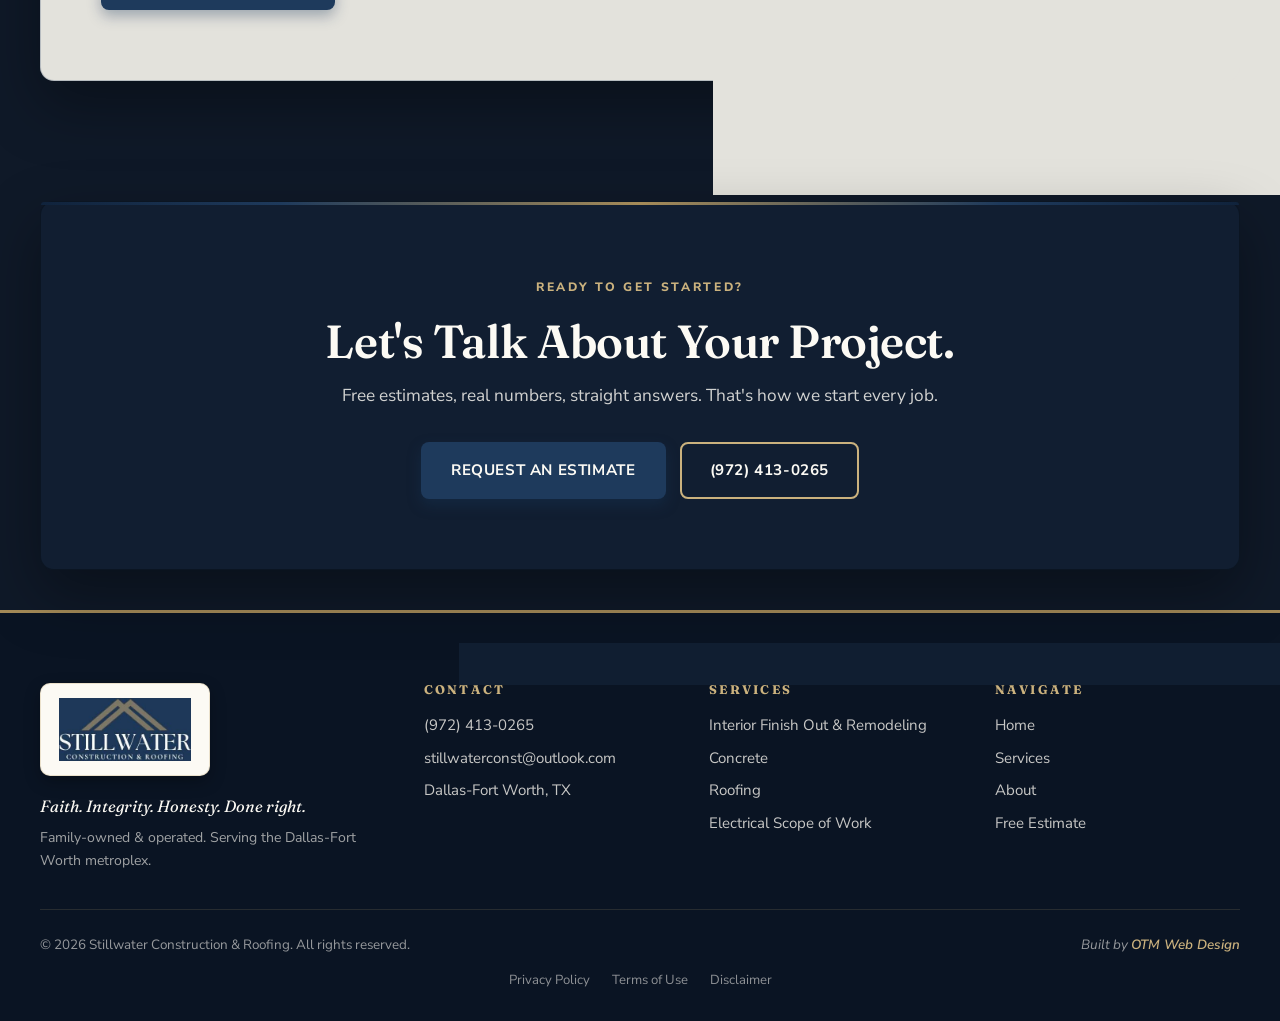
==== commit 769f45a1: "Brand-navy nav bar with gold CTA; drop redundant Contact nav link" ====
--- a/about.html
+++ b/about.html
@@ -36,7 +36,6 @@
         <li><a href="index.html">Home</a></li>
         <li><a href="services.html">Services</a></li>
         <li><a href="about.html">About</a></li>
-        <li><a href="contact.html">Contact</a></li>
       </ul>
       <a href="contact.html" class="nav-cta">Free Estimate</a>
       <button class="hamburger" aria-label="Open menu">
--- a/styles.css
+++ b/styles.css
@@ -243,10 +243,10 @@
   position: fixed;
   top: 0; left: 0; right: 0;
   z-index: 100;
-  background: rgba(246, 243, 236, 0.94);
+  background: rgba(30, 58, 92, 0.97);
   backdrop-filter: blur(14px);
   -webkit-backdrop-filter: blur(14px);
-  border-bottom: 2px solid var(--navy);
+  border-bottom: 2px solid var(--gold);
   box-shadow: 0 4px 18px rgba(0, 0, 0, 0.18);
 }
 .nav-inner {
@@ -278,7 +278,7 @@
   margin-left: auto;
 }
 .nav-links a {
-  color: var(--ink);
+  color: var(--ivory-light);
   font-weight: 700;
   font-size: 0.92rem;
   letter-spacing: 0.04em;
@@ -286,9 +286,9 @@
   position: relative;
   padding: 4px 0;
 }
-.nav-links a:hover { color: var(--navy); }
+.nav-links a:hover { color: var(--gold-pale); }
 .nav-links a.is-active {
-  color: var(--navy);
+  color: var(--gold-pale);
 }
 .nav-links a.is-active::after {
   content: '';
@@ -301,22 +301,22 @@
 }
 
 .nav-cta {
-  background: var(--navy);
-  color: var(--ivory-light);
+  background: var(--gold);
+  color: var(--navy-dark);
   padding: 11px 20px;
   border-radius: 7px;
-  font-weight: 700;
+  font-weight: 800;
   font-size: 0.82rem;
   letter-spacing: 0.08em;
   text-transform: uppercase;
   transition: background 0.18s ease, transform 0.18s ease, box-shadow 0.18s ease;
-  border: 1px solid var(--gold);
-  box-shadow: 0 4px 12px rgba(30, 58, 92, 0.28);
+  border: 1px solid var(--gold-pale);
+  box-shadow: 0 4px 12px rgba(0, 0, 0, 0.28);
 }
 .nav-cta:hover {
-  background: var(--navy-mid);
+  background: var(--gold-pale);
   transform: translateY(-1px);
-  box-shadow: 0 6px 16px rgba(30, 58, 92, 0.4);
+  box-shadow: 0 6px 16px rgba(0, 0, 0, 0.35);
 }
 
 .hamburger {
@@ -332,7 +332,7 @@
   display: block;
   width: 24px;
   height: 2px;
-  background: var(--ink);
+  background: var(--ivory-light);
   margin: 0 auto;
   transition: transform 0.2s ease, opacity 0.2s ease;
 }
@@ -637,6 +637,39 @@
   grid-template-columns: repeat(2, 1fr);
 }
 
+/* image-topped service card (home page) */
+.service-card-img {
+  padding: 0;
+  display: flex;
+  flex-direction: column;
+}
+.service-card-image {
+  aspect-ratio: 16/9;
+  overflow: hidden;
+  background: var(--ivory-deep);
+  border-bottom: 1px solid var(--line);
+}
+.service-card-image img {
+  width: 100%;
+  height: 100%;
+  object-fit: cover;
+  transition: transform 0.55s cubic-bezier(0.4, 0, 0.2, 1);
+}
+.service-card-img:hover .service-card-image img {
+  transform: scale(1.06);
+}
+.service-card-body {
+  padding: 0 28px 30px;
+  position: relative;
+  z-index: 2;
+}
+.service-card-img .service-icon {
+  margin-top: -26px;
+  margin-bottom: 1rem;
+  box-shadow: 0 6px 14px rgba(0, 0, 0, 0.25);
+  border: 2px solid var(--ivory-light);
+}
+
 /* ---------- CORE SERVICES (staggered rows with images) ---------- */
 .additional-stack {
   display: flex;
@@ -1683,8 +1716,8 @@
   .container { padding: 50px 36px; }
   .nav-logo { height: 44px; }
   .nav-links { display: none; }
-  .nav-cta { display: none; }
-  .hamburger { display: flex; margin-left: auto; }
+  .nav-cta { padding: 9px 14px; font-size: 0.74rem; margin-left: auto; }
+  .hamburger { display: flex; margin-left: 0; }
   .nav-links.is-open {
     display: flex;
     position: absolute;
@@ -1692,10 +1725,10 @@
     left: 0;
     right: 0;
     flex-direction: column;
-    background: rgba(246, 243, 236, 0.98);
+    background: rgba(16, 35, 60, 0.98);
     padding: 24px var(--gutter);
     gap: 18px;
-    border-bottom: 2px solid var(--navy);
+    border-bottom: 2px solid var(--gold);
     box-shadow: 0 6px 18px rgba(0, 0, 0, 0.2);
   }
   .hero { min-height: 80vh; padding-top: 120px; }
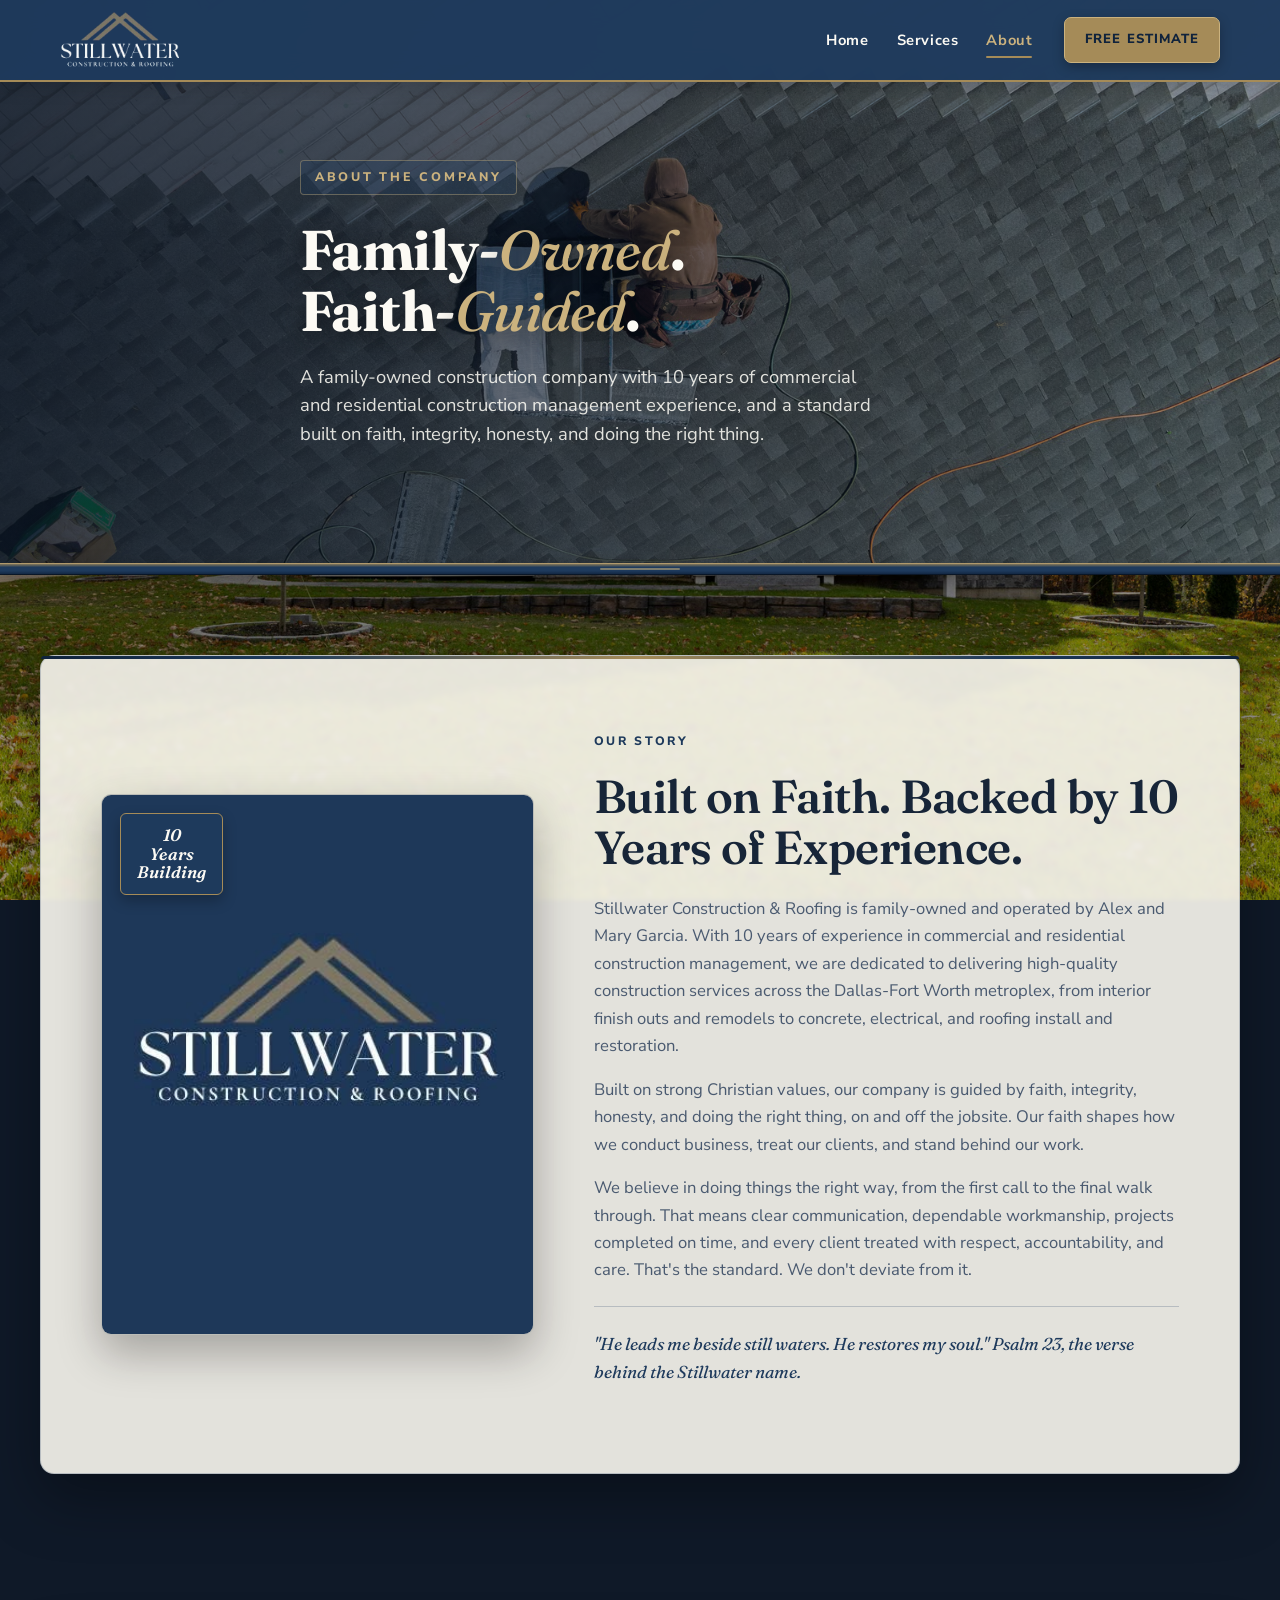
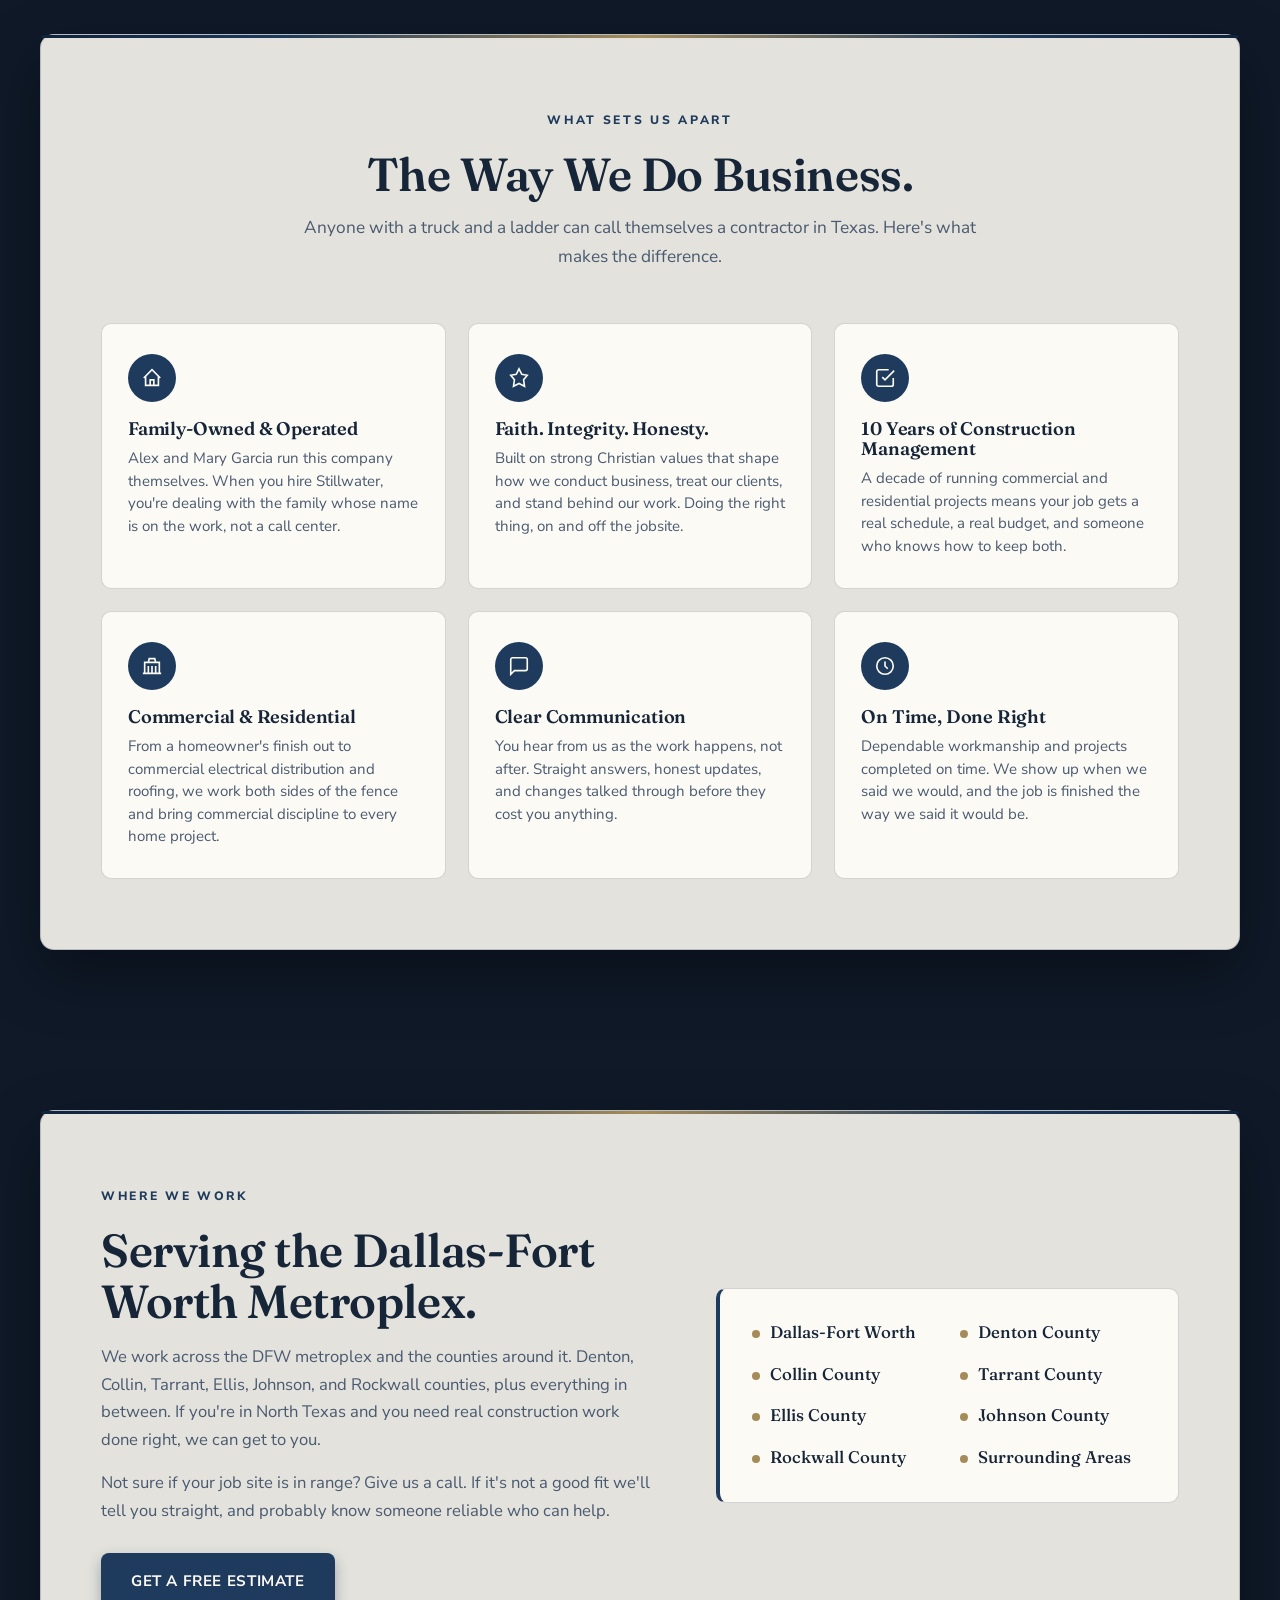
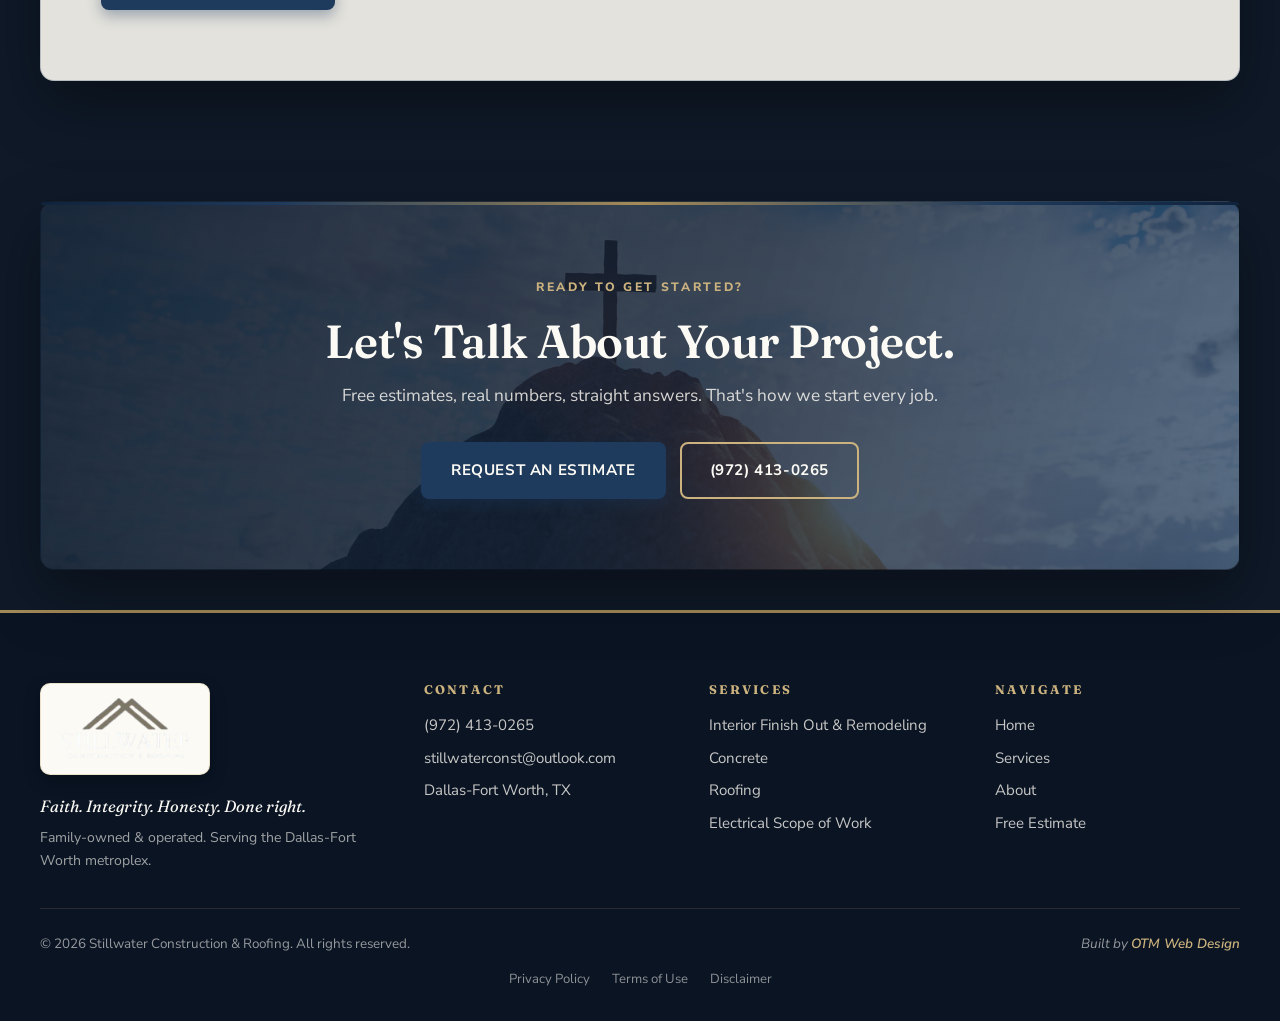
==== commit 3d9ec85b: "changed name and number" ====
--- a/about.html
+++ b/about.html
@@ -4,7 +4,7 @@
   <meta charset="UTF-8" />
   <meta name="viewport" content="width=device-width, initial-scale=1.0" />
   <title>About | Stillwater Construction &amp; Roofing</title>
-  <meta name="description" content="Family-owned and operated by Alex and Meriya Poole. 10 years of commercial and residential construction management experience, guided by faith, integrity, and honesty. Serving the Dallas-Fort Worth metroplex." />
+  <meta name="description" content="Family-owned and operated by Alex and Mary Garcia. 10 years of commercial and residential construction management experience, guided by faith, integrity, and honesty. Serving the Dallas-Fort Worth metroplex." />
   <link rel="icon" type="image/png" href="assets/favicon.png" />
   <link rel="canonical" href="https://one-true-mission.github.io/stillwater-construction/about.html" />
   <link rel="preconnect" href="https://fonts.googleapis.com" />
@@ -14,7 +14,7 @@
   <meta property="og:type" content="website" />
   <meta property="og:site_name" content="Stillwater Construction &amp; Roofing" />
   <meta property="og:title" content="About | Stillwater Construction &amp; Roofing" />
-  <meta property="og:description" content="Family-owned and operated by Alex and Meriya Poole. 10 years of construction management experience, guided by faith, integrity, and honesty." />
+  <meta property="og:description" content="Family-owned and operated by Alex and Mary Garcia. 10 years of construction management experience, guided by faith, integrity, and honesty." />
   <meta property="og:url" content="https://one-true-mission.github.io/stillwater-construction/about.html" />
   <meta property="og:image" content="https://one-true-mission.github.io/stillwater-construction/assets/og-image.jpg" />
   <meta name="twitter:card" content="summary_large_image" />
@@ -69,7 +69,7 @@
         <div class="intro-content">
           <div class="eyebrow">Our Story</div>
           <h2>Built on Faith. Backed by 10 Years of Experience.</h2>
-          <p>Stillwater Construction &amp; Roofing is family-owned and operated by Alex and Meriya Poole. With 10 years of experience in commercial and residential construction management, we are dedicated to delivering high-quality construction services across the Dallas-Fort Worth metroplex, from interior finish outs and remodels to concrete, electrical, and roofing install and restoration.</p>
+          <p>Stillwater Construction &amp; Roofing is family-owned and operated by Alex and Mary Garcia. With 10 years of experience in commercial and residential construction management, we are dedicated to delivering high-quality construction services across the Dallas-Fort Worth metroplex, from interior finish outs and remodels to concrete, electrical, and roofing install and restoration.</p>
           <p>Built on strong Christian values, our company is guided by faith, integrity, honesty, and doing the right thing, on and off the jobsite. Our faith shapes how we conduct business, treat our clients, and stand behind our work.</p>
           <p>We believe in doing things the right way, from the first call to the final walk through. That means clear communication, dependable workmanship, projects completed on time, and every client treated with respect, accountability, and care. That's the standard. We don't deviate from it.</p>
           <p class="intro-meta">"He leads me beside still waters. He restores my soul." Psalm 23, the verse behind the Stillwater name.</p>
@@ -93,7 +93,7 @@
             <svg viewBox="0 0 24 24" fill="none" stroke="currentColor" stroke-width="1.8"><path d="M3 12 12 3l9 9"/><path d="M5 10v10h14V10"/><path d="M10 20v-6h4v6"/></svg>
           </div>
           <h3>Family-Owned &amp; Operated</h3>
-          <p>Alex and Meriya Poole run this company themselves. When you hire Stillwater, you're dealing with the family whose name is on the work, not a call center.</p>
+          <p>Alex and Mary Garcia run this company themselves. When you hire Stillwater, you're dealing with the family whose name is on the work, not a call center.</p>
         </div>
 
         <div class="cred-card">
--- a/styles.css
+++ b/styles.css
@@ -1289,6 +1289,12 @@
 
 /* ---------- CTA ---------- */
 .section-cta { padding-top: 40px; padding-bottom: 40px; }
+/* CTA card carries its own background photo under a navy overlay */
+.section-cta .container-deep {
+  background:
+    linear-gradient(105deg, rgba(16, 30, 48, 0.92) 0%, rgba(18, 32, 51, 0.82) 55%, rgba(30, 58, 92, 0.72) 100%),
+    url('assets/cta-bg.jpg') center/cover no-repeat;
+}
 .cta-block {
   text-align: center;
   max-width: 720px;
